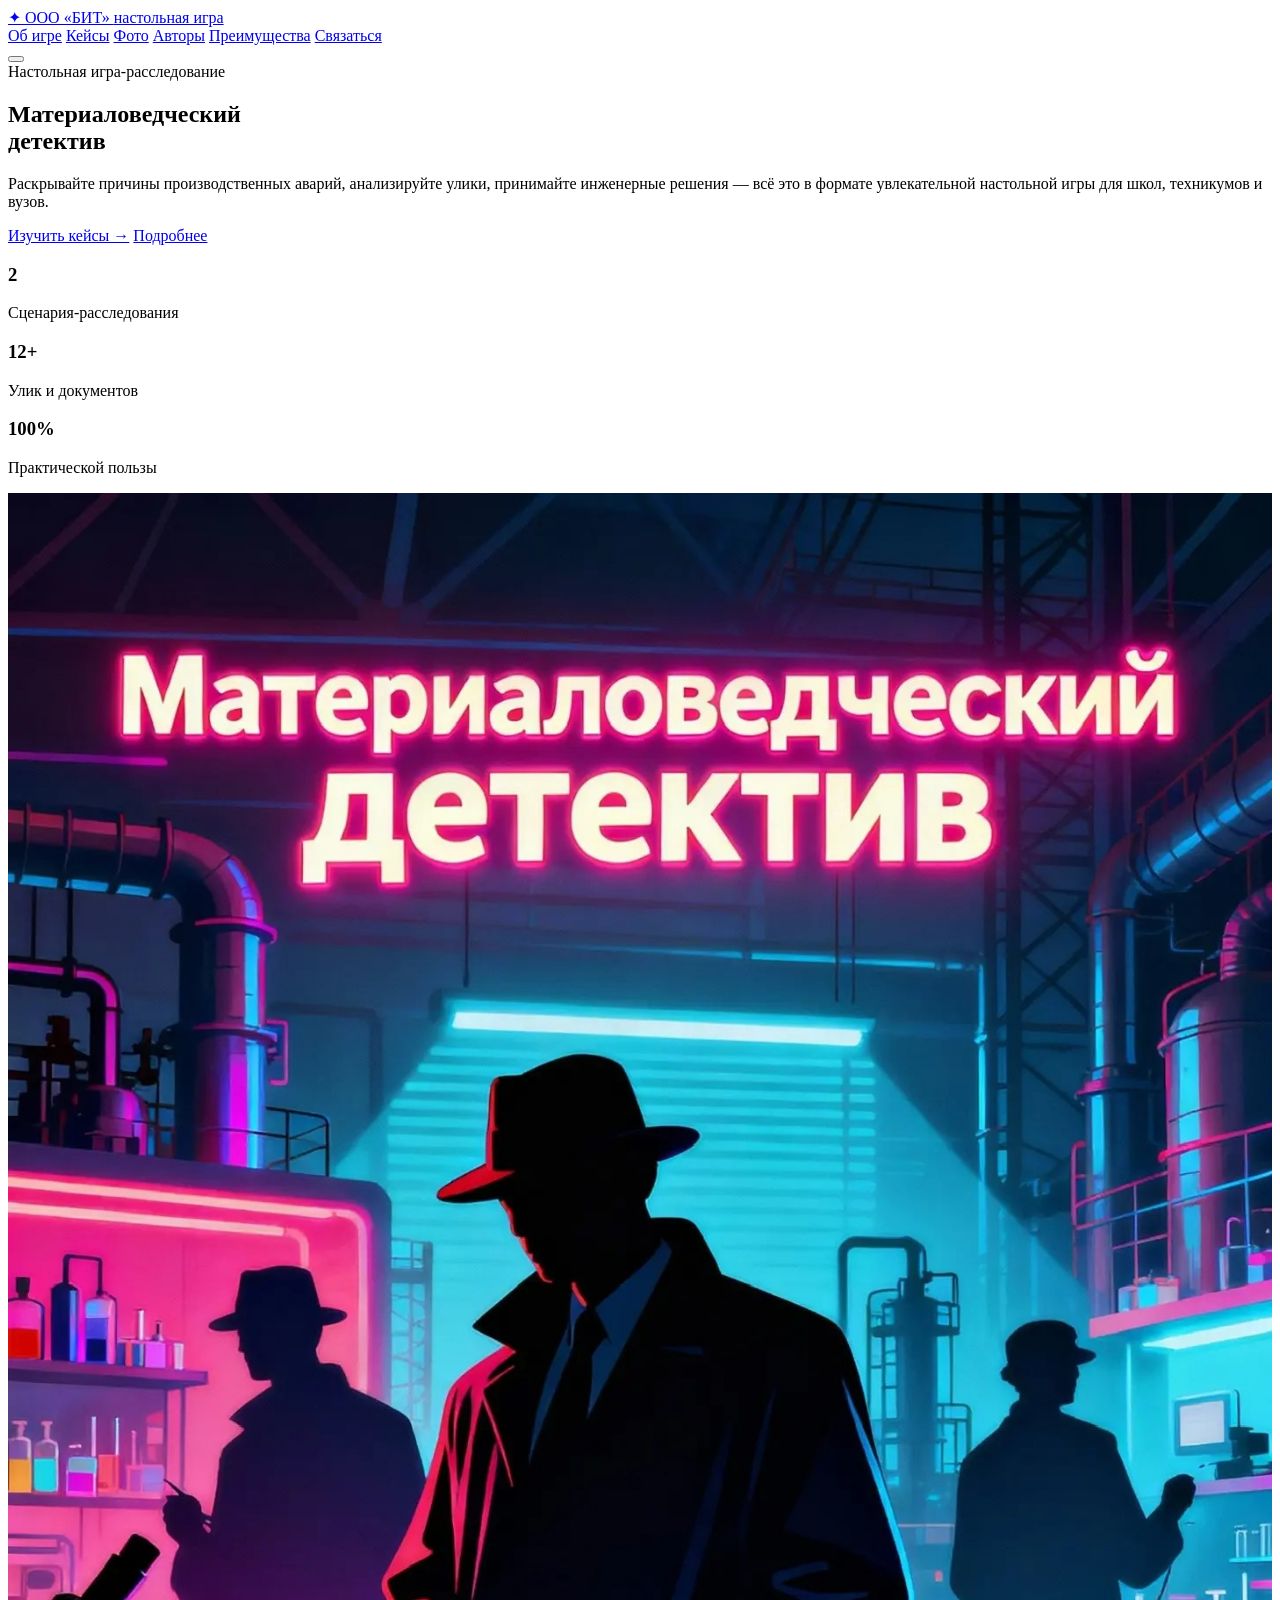
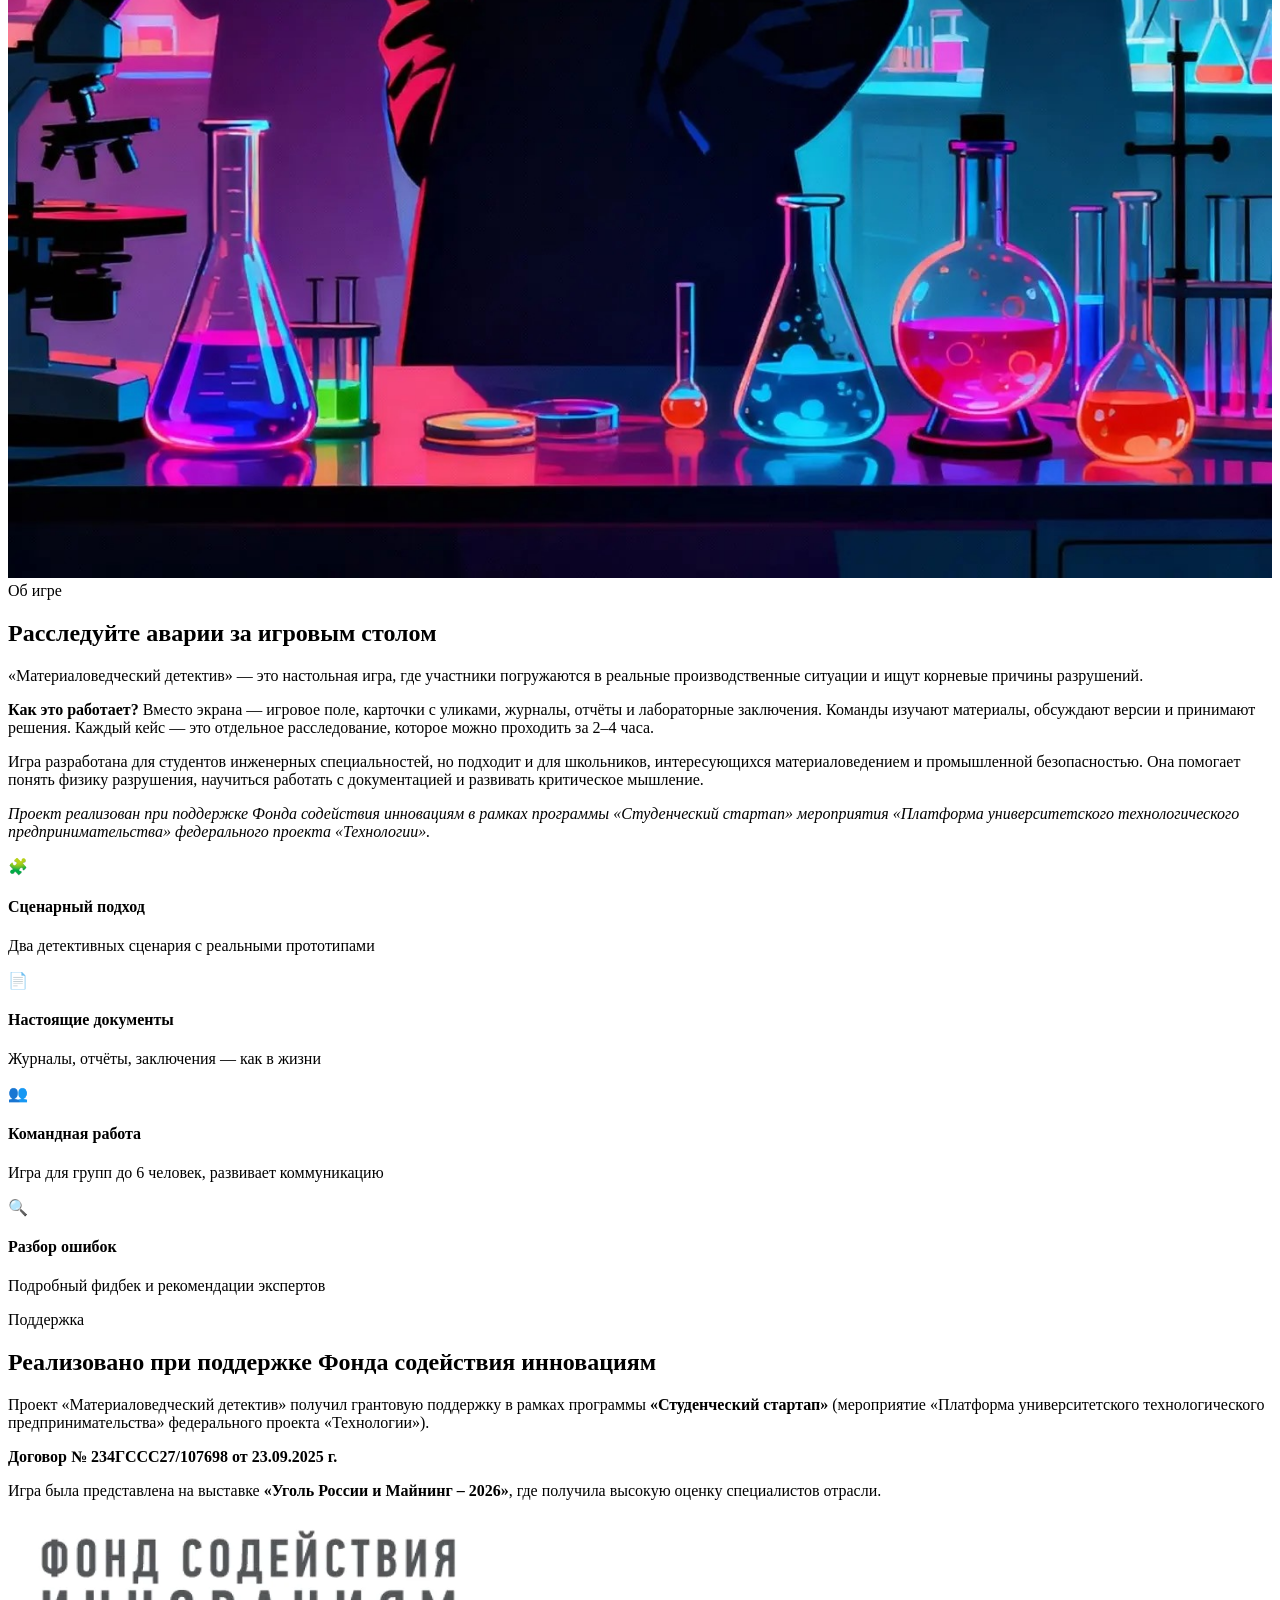
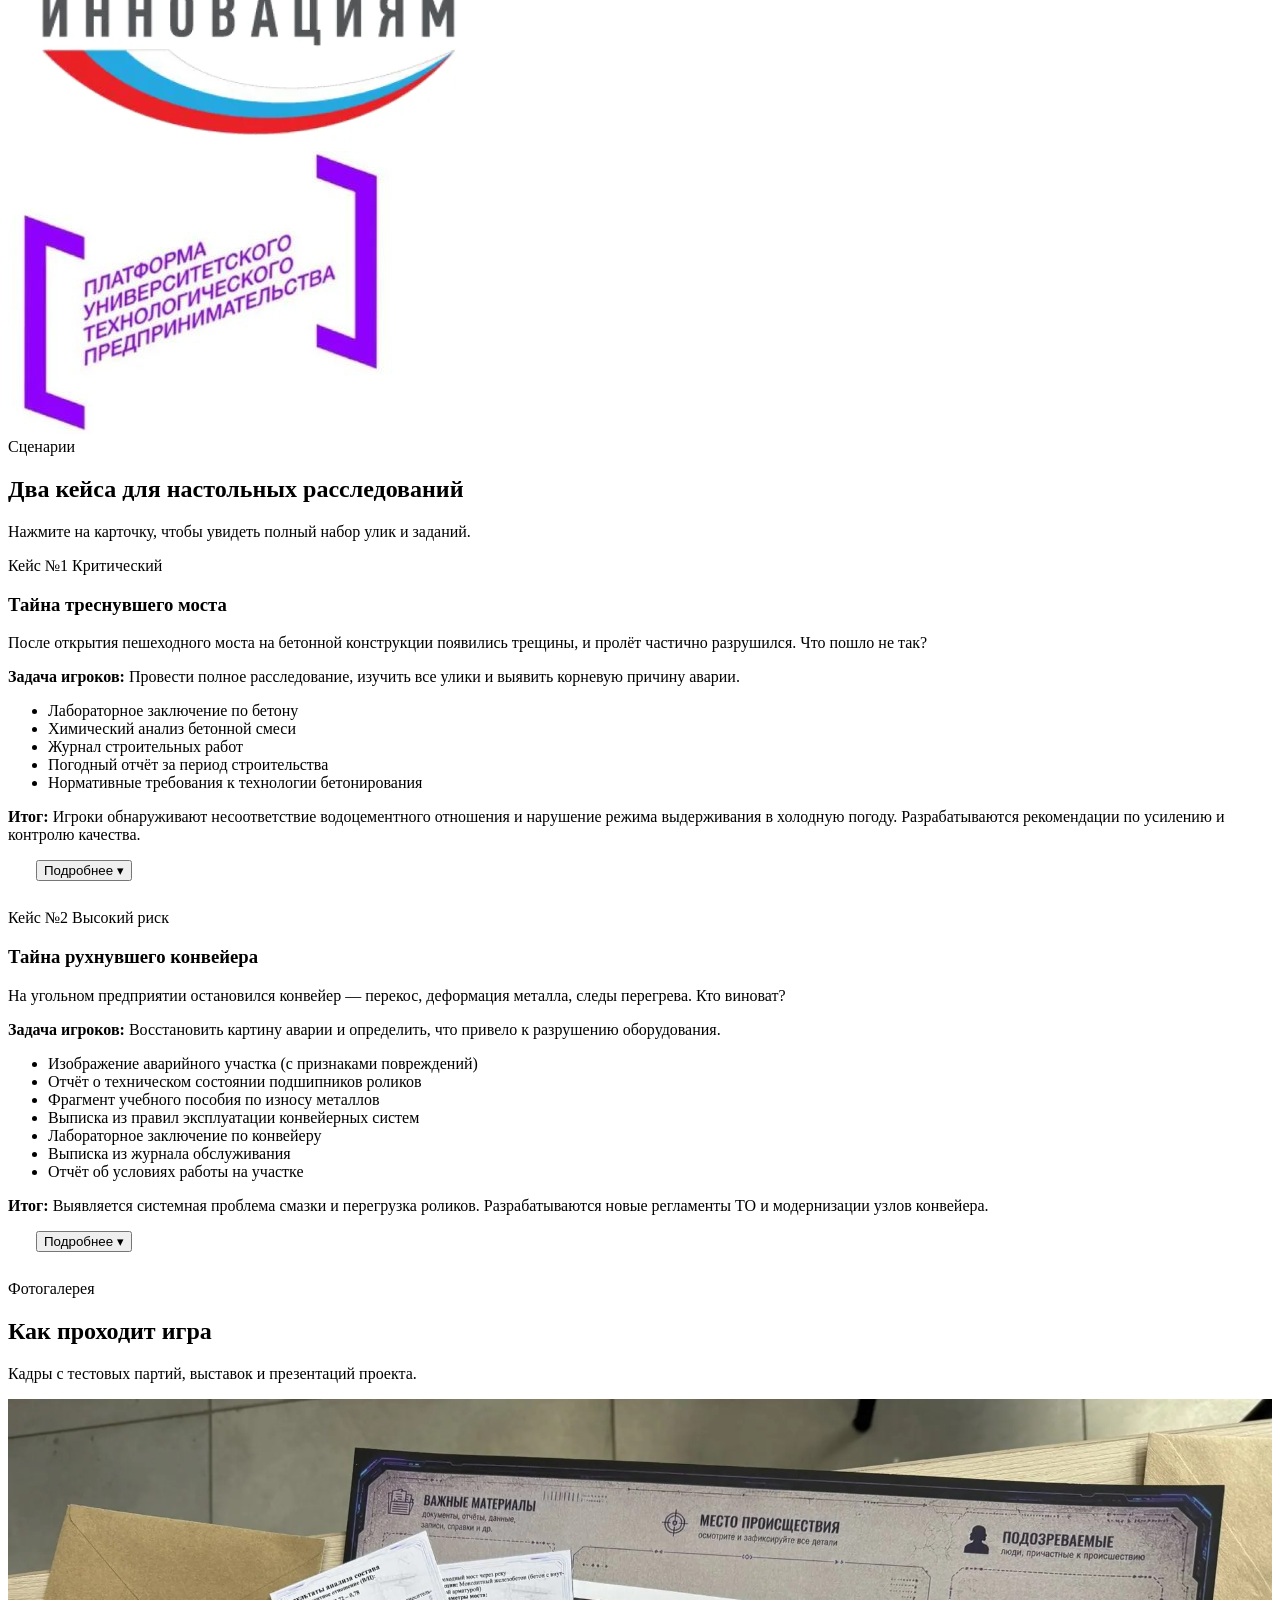
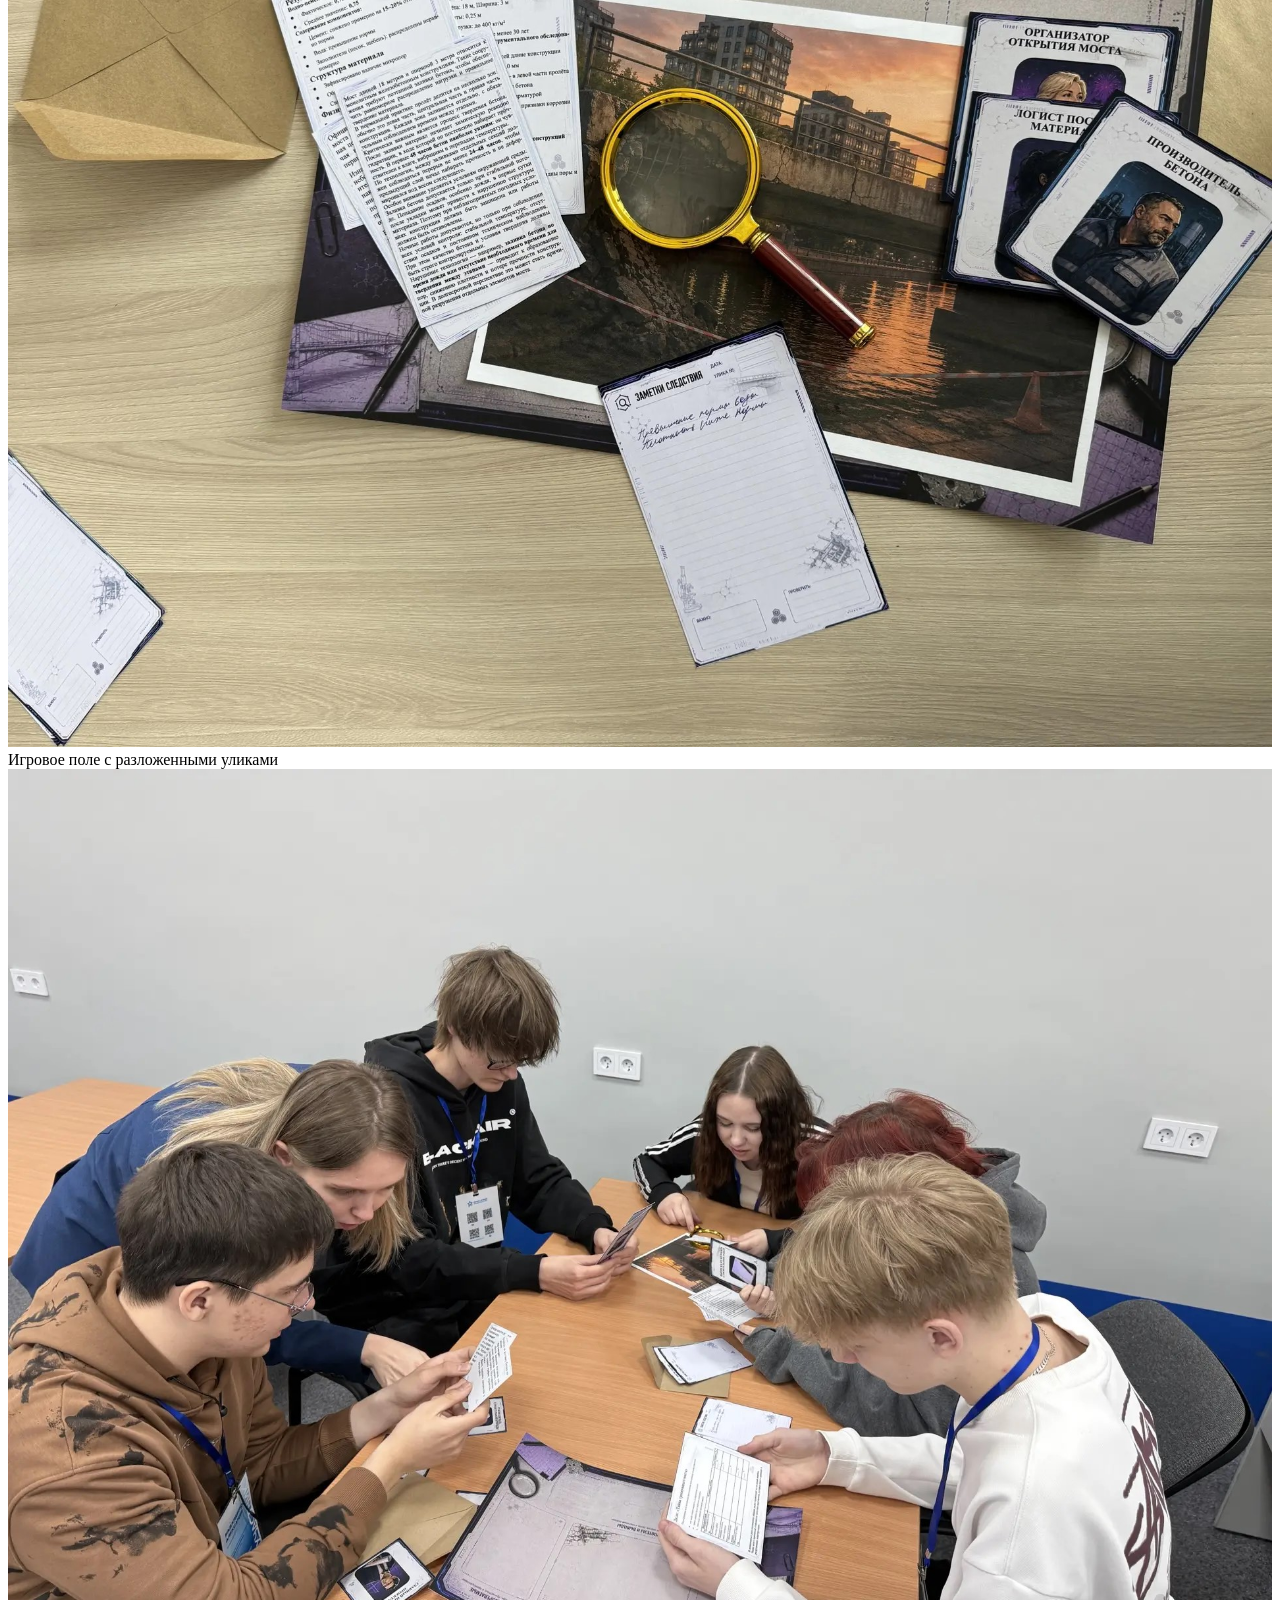
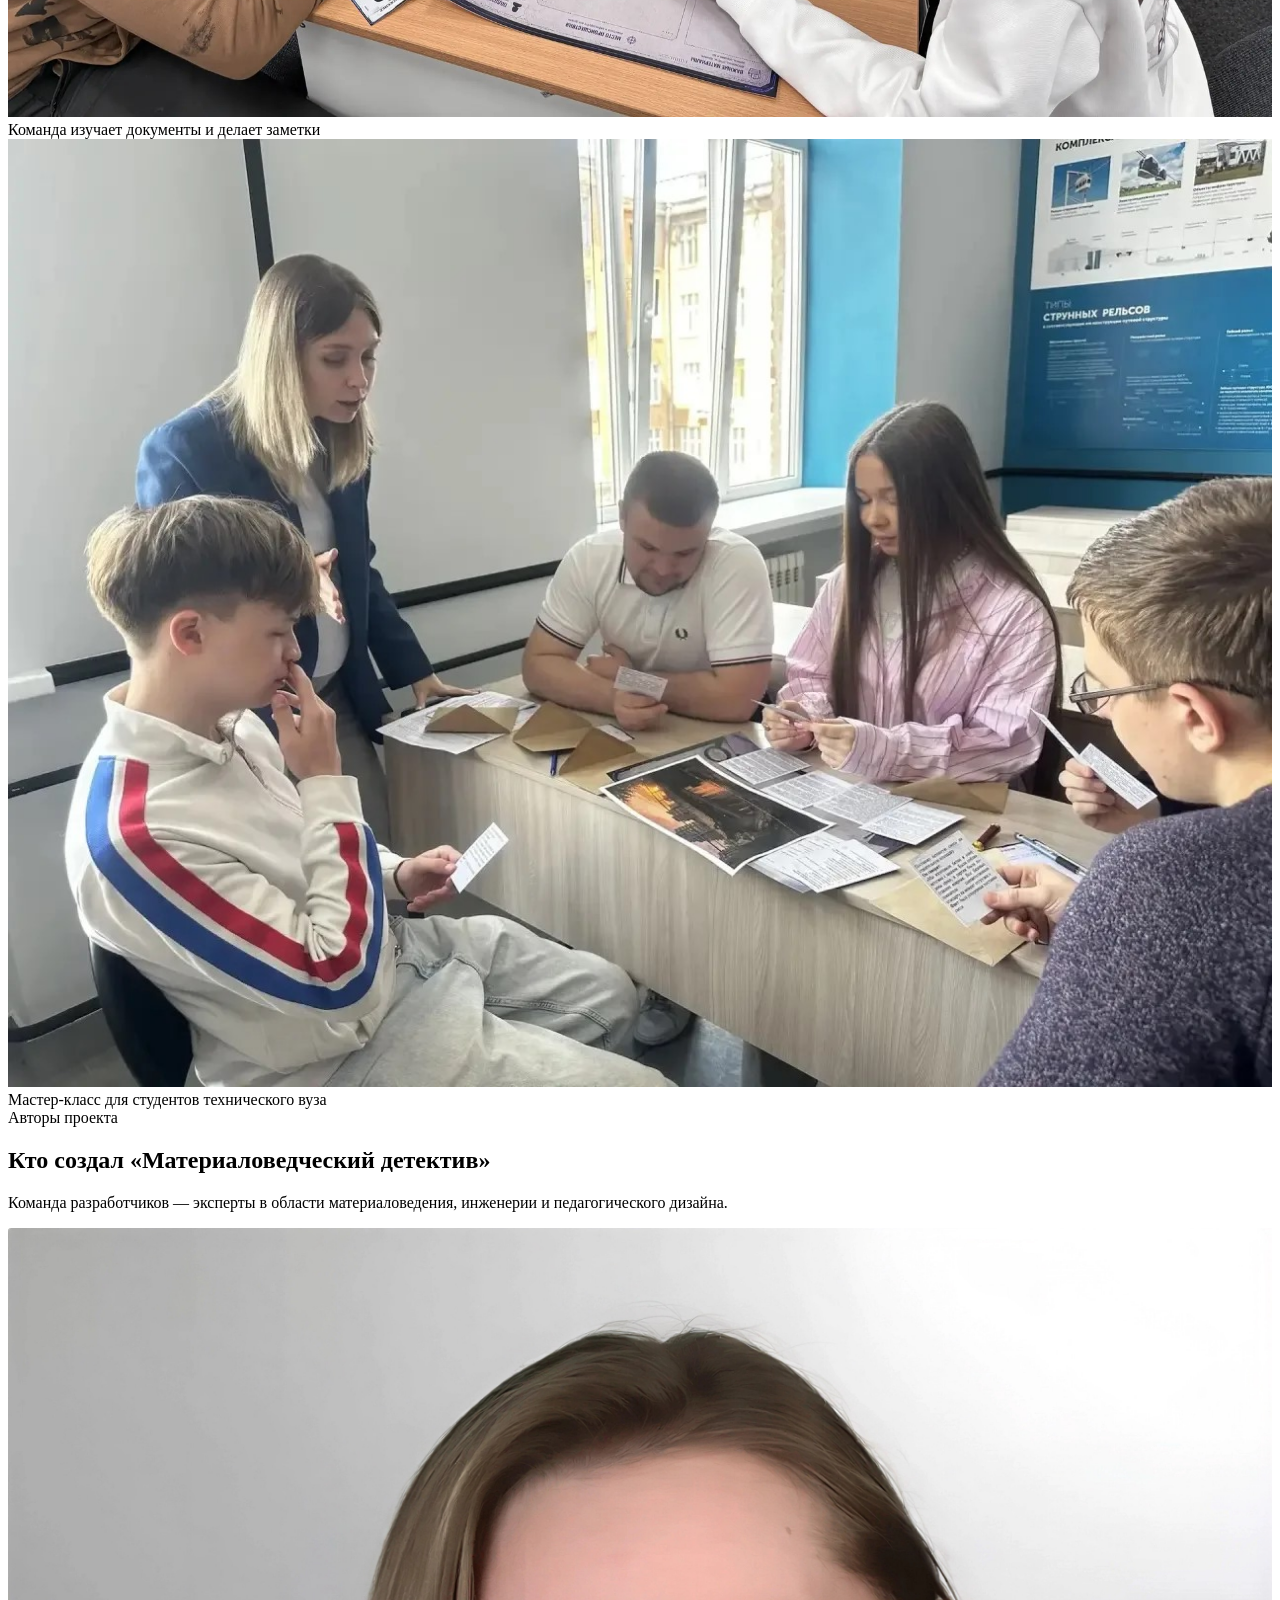
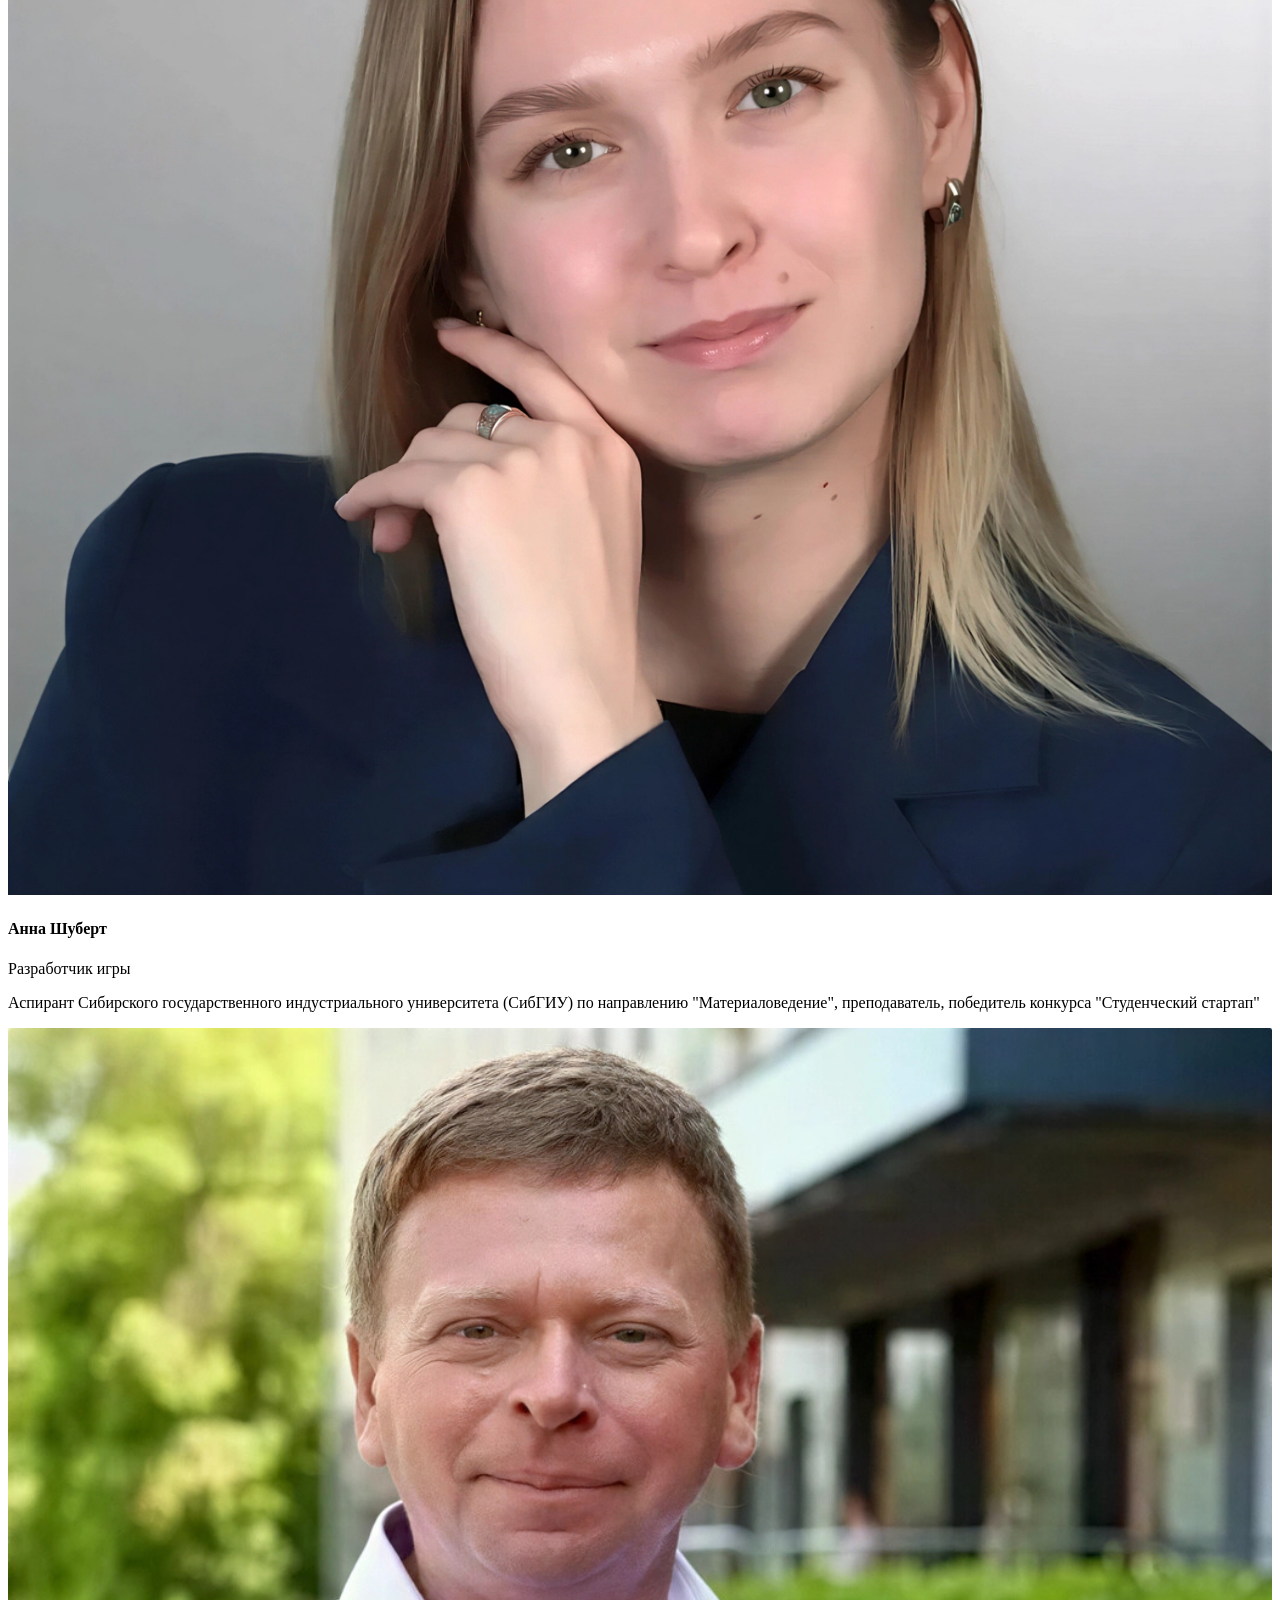
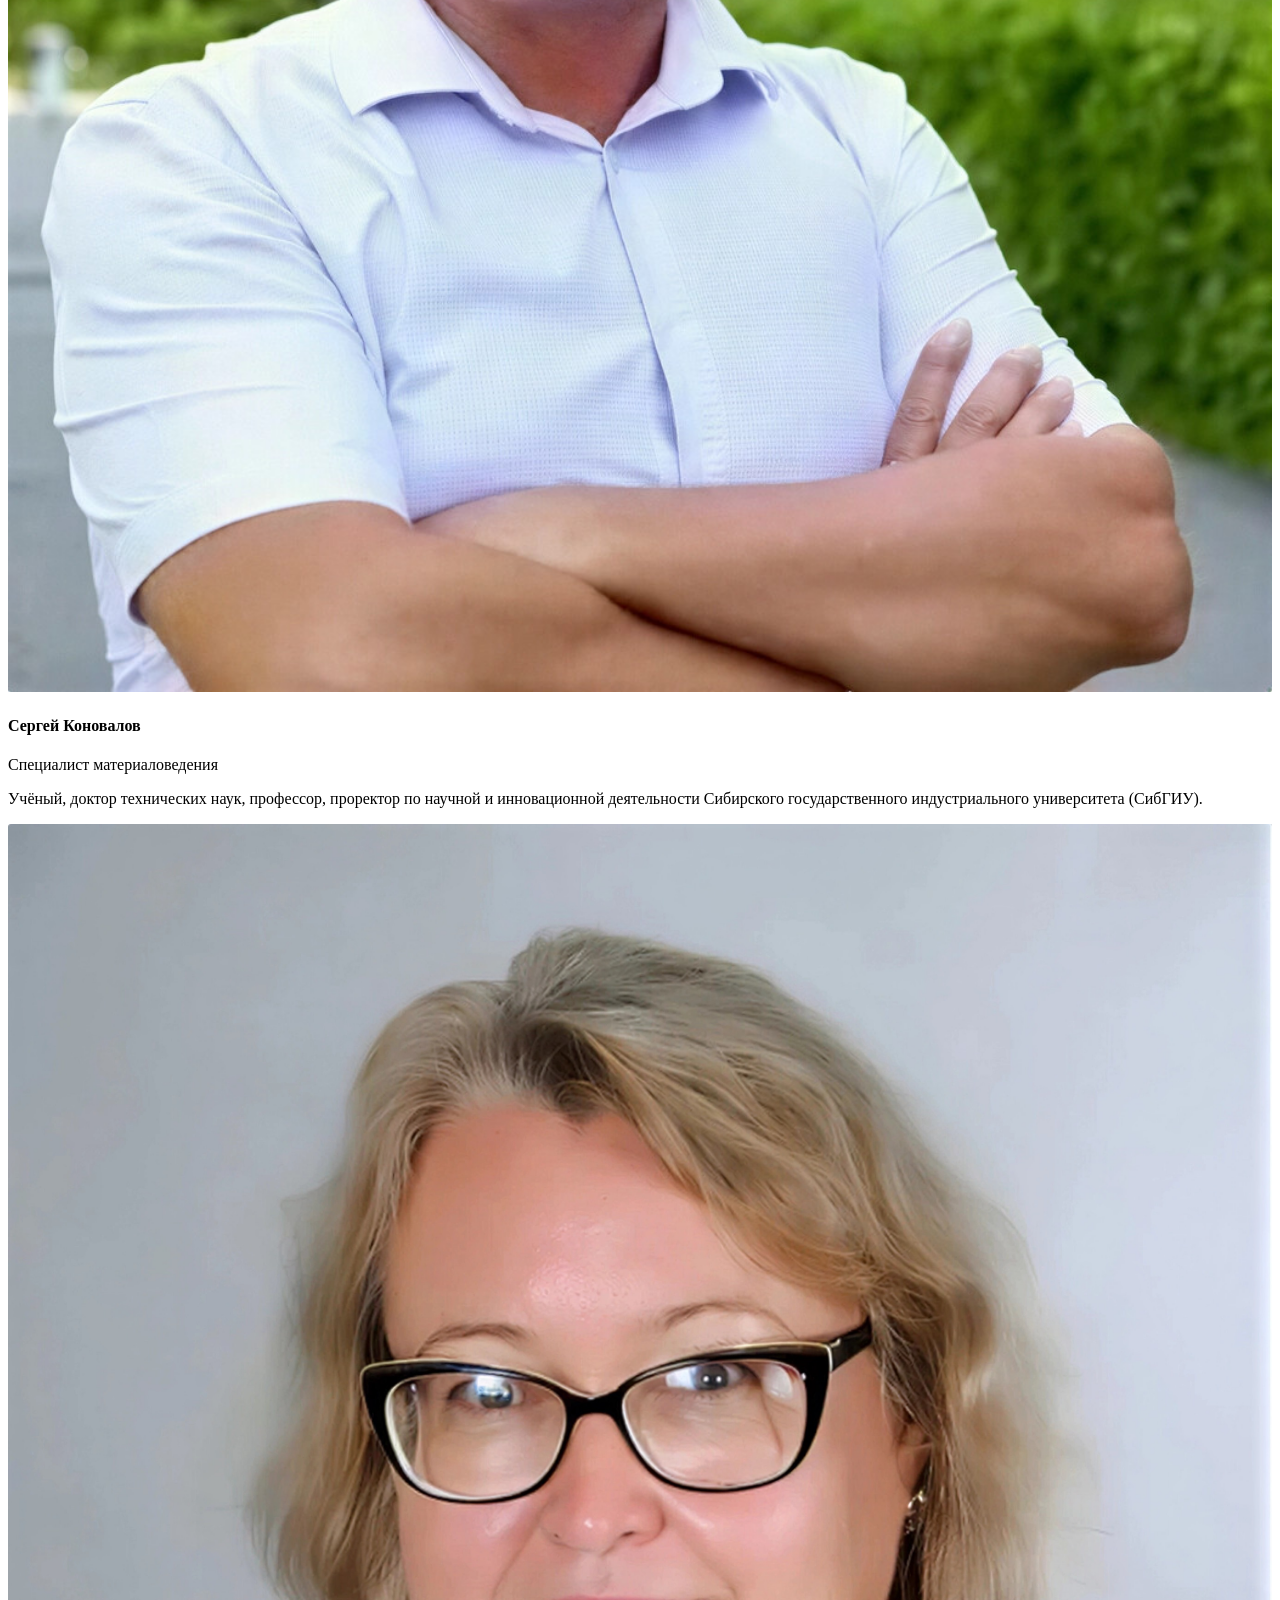
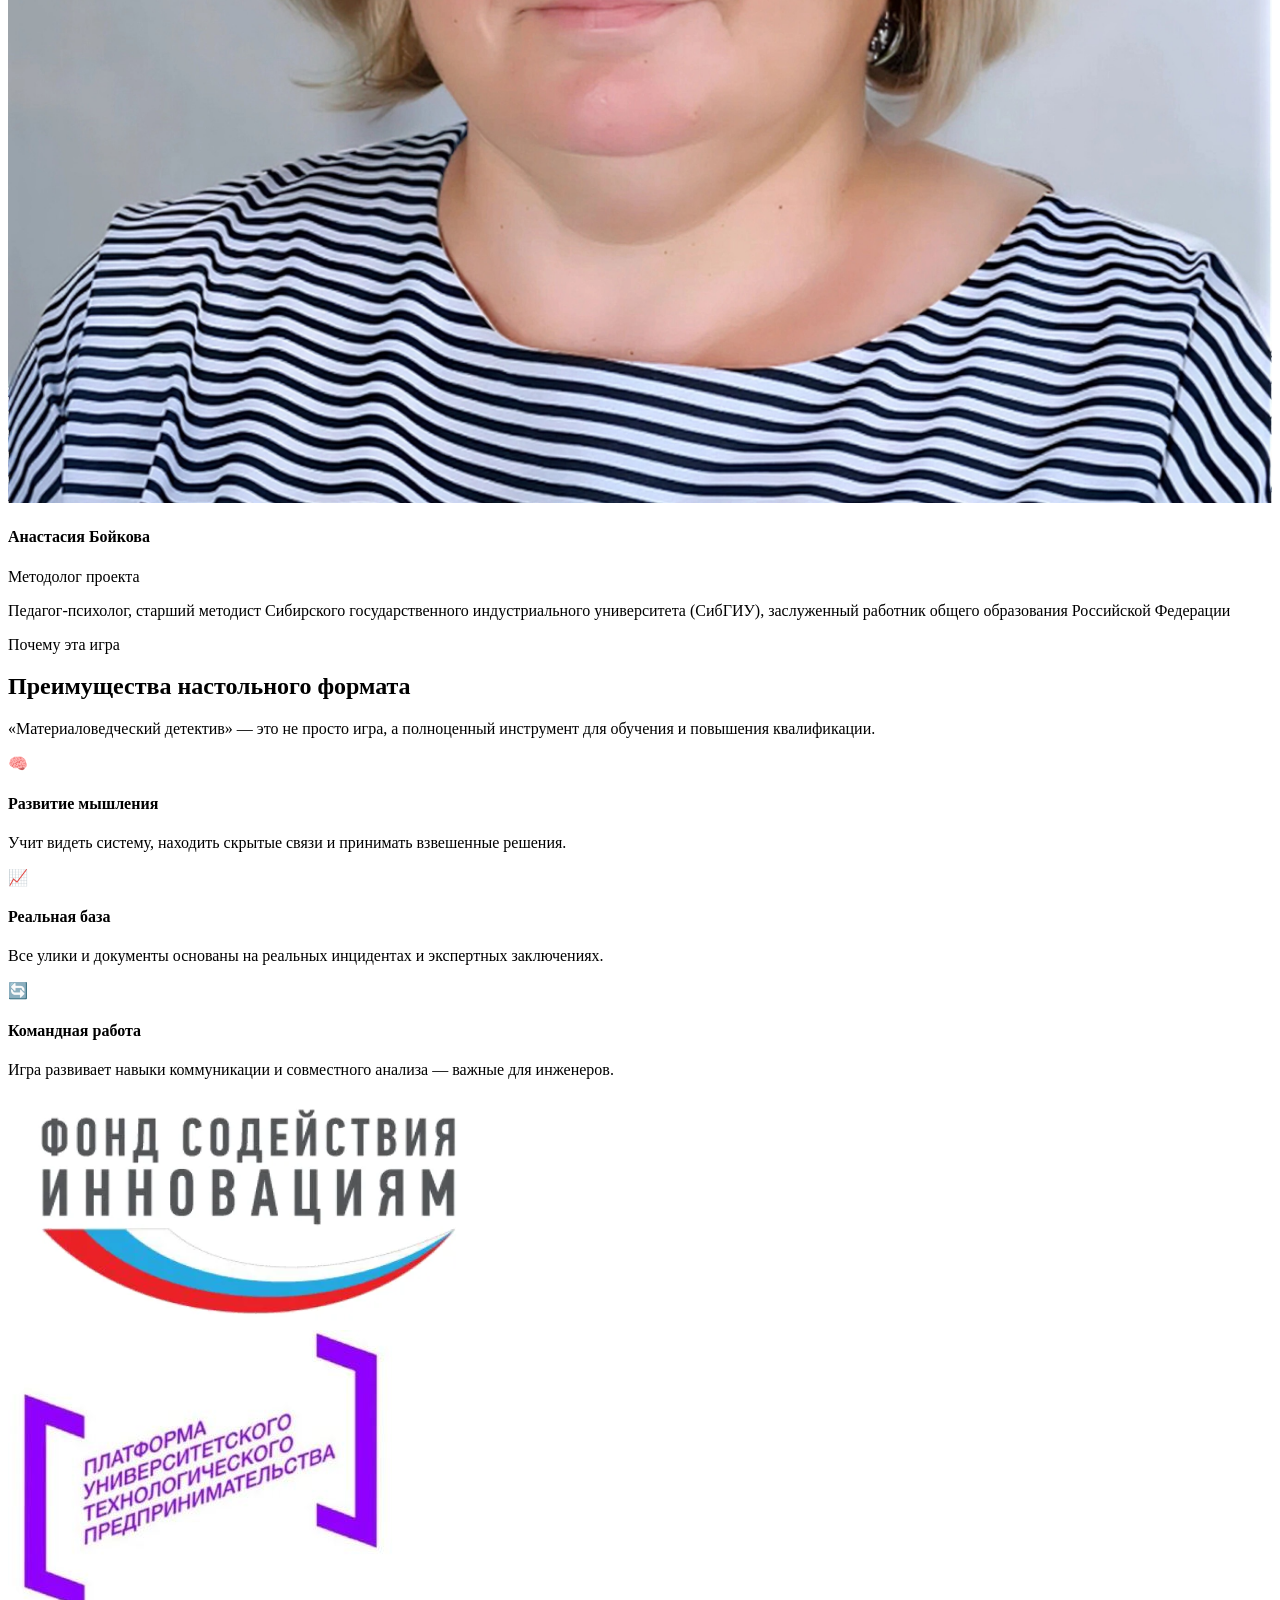
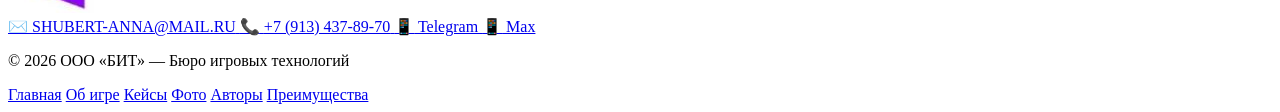
==== index.html @ f6a1e05a "static-web-site" ====
<!DOCTYPE html>
<html lang="ru">
<head>
    <meta charset="UTF-8" />
    <meta name="viewport" content="width=device-width, initial-scale=1.0" />
    <title>Материаловедческий детектив — настольная игра</title>
    <link rel="preconnect" href="https://fonts.googleapis.com" />
    <link rel="preconnect" href="https://fonts.gstatic.com" crossorigin />
    <link href="https://fonts.googleapis.com/css2?family=Inter:opsz,wght@14..32,400;14..32,500;14..32,600;14..32,700;14..32,800;14..32,900&display=swap" rel="stylesheet" />
    <link rel="stylesheet" href="/css/style.css" />
</head>
<body>

    <div class="orb orb--1"></div>
    <div class="orb orb--2"></div>


    <header class="header" id="header">
        <div class="container">
            <a href="#" class="logo">
                <span class="logo-icon">✦</span>
                ООО «БИТ»
                <span class="badge">настольная игра</span>
            </a>

            <nav class="nav" id="nav">
                <a href="#about">Об игре</a>
                <a href="#cases">Кейсы</a>
                <a href="#gallery">Фото</a> 
                <a href="#team">Авторы</a>
                <a href="#features">Преимущества</a>                            
                <a href="#contact" class="cta-nav">Связаться</a>
            </nav>

            <button class="hamburger" id="hamburger" aria-label="Меню">
                <span></span>
                <span></span>
                <span></span>
            </button>
        </div>
    </header>

    <section class="hero" id="hero">
        <div class="container">
            <div class="hero-content">
                <div class="section-label">Настольная игра-расследование</div>
                <h1>
                    <span class="highlight">Материаловедческий</span><br />
                    детектив
                </h1>
                <p>
                    Раскрывайте причины производственных аварий, анализируйте улики,
                    принимайте инженерные решения — всё это в формате увлекательной
                    настольной игры для школ, техникумов и вузов.
                </p>
                <div class="hero-buttons">
                    <a href="#cases" class="btn btn-primary">Изучить кейсы →</a>
                    <a href="#about" class="btn btn-outline">Подробнее</a>
                </div>
                <div class="hero-stats">
                    <div class="stat">
                        <h3>2</h3>
                        <p>Сценария-расследования</p>
                    </div>
                    <div class="stat">
                        <h3>12+</h3>
                        <p>Улик и документов</p>
                    </div>
                    <div class="stat">
                        <h3>100%</h3>
                        <p>Практической пользы</p>
                    </div>
                </div>
            </div>

            <div class="hero-visual">
                <div class="hero-cube">
                    <div class="cube-inner">
                        <div class="cube-grid"></div>
                        <div class="glow-ring"></div>
                        <div class="glow-ring"></div>
                        <div class="glow-ring"></div>
                        <span class="cube-icon">
                            <img src="/images/main_logo.jpg" alt="main logo" style="max-width:100%; max-height:100%;" />
                        </span>
                    </div>
                </div>
            </div>
        </div>
    </section>

    <section class="about" id="about">
        <div class="container">
            <div class="section-label">Об игре</div>
            <h2 class="section-title">
                Расследуйте аварии <span class="highlight">за игровым столом</span>
            </h2>
            <p class="section-desc">
                «Материаловедческий детектив» — это настольная игра, где участники
                погружаются в реальные производственные ситуации и ищут корневые
                причины разрушений.
            </p>

            <div class="about-grid">
                <div class="about-text">
                    <p>
                        <strong>Как это работает?</strong> Вместо экрана — игровое поле,
                        карточки с уликами, журналы, отчёты и лабораторные заключения.
                        Команды изучают материалы, обсуждают версии и принимают решения.
                        Каждый кейс — это отдельное расследование, которое можно
                        проходить за 2–4 часа.
                    </p>
                    <p>
                        Игра разработана для студентов инженерных специальностей,
                        но подходит и для школьников, интересующихся материаловедением
                        и промышленной безопасностью. Она помогает понять физику
                        разрушения, научиться работать с документацией и развивать
                        критическое мышление.
                    </p>
                    <p style="margin-top: 16px; font-style: italic; color: var(--accent-purple);">
                        Проект реализован при поддержке Фонда содействия инновациям
                        в рамках программы «Студенческий стартап» мероприятия
                        «Платформа университетского технологического предпринимательства»
                        федерального проекта «Технологии».
                    </p>
                </div>
                <div class="about-cards">
                    <div class="about-card">
                        <span class="icon">🧩</span>
                        <h4>Сценарный подход</h4>
                        <p>Два детективных сценария с реальными прототипами</p>
                    </div>
                    <div class="about-card">
                        <span class="icon">📄</span>
                        <h4>Настоящие документы</h4>
                        <p>Журналы, отчёты, заключения — как в жизни</p>
                    </div>
                    <div class="about-card">
                        <span class="icon">👥</span>
                        <h4>Командная работа</h4>
                        <p>Игра для групп до 6 человек, развивает коммуникацию</p>
                    </div>
                    <div class="about-card">
                        <span class="icon">🔍</span>
                        <h4>Разбор ошибок</h4>
                        <p>Подробный фидбек и рекомендации экспертов</p>
                    </div>
                </div>
            </div>
        </div>
    </section>

    <section class="support" id="support">
        <div class="container">
            <div class="section-label">Поддержка</div>
            <h2 class="section-title">
                Реализовано при поддержке <span class="highlight">Фонда содействия инновациям</span>
            </h2>
            <div class="support-wrapper">
                <div class="support-text">
                    <p>
                        Проект «Материаловедческий детектив» получил грантовую поддержку
                        в рамках программы <strong>«Студенческий стартап»</strong>
                        (мероприятие «Платформа университетского технологического предпринимательства»
                        федерального проекта «Технологии»).
                    </p>
                    <p>
                        <strong>Договор № 234ГССС27/107698 от 23.09.2025 г.</strong>
                    </p>
                    <p>
                        Игра была представлена на выставке <strong>«Уголь России и Майнинг – 2026»</strong>,
                        где получила высокую оценку специалистов отрасли.
                    </p>
                </div>
                <div class="support-logos">
                    <div class="logo-placeholder">
                        <img src="/images/fond.png" alt="Фонд содействия инновациям" style="max-width:100%; max-height:100%;" />
                    </div>
                    <div class="logo-placeholder">
                        <img src="/images/platform.JPG" alt="«Платформа" style="max-width:100%; max-height:100%;" />
                    </div>
                </div>
            </div>
        </div>
    </section>

    <section class="cases" id="cases">
        <div class="container">
            <div class="cases-header">
                <div>
                    <div class="section-label">Сценарии</div>
                    <h2 class="section-title">
                        Два кейса для <span class="highlight">настольных расследований</span>
                    </h2>
                    <p class="section-desc">
                        Нажмите на карточку, чтобы увидеть полный набор улик и заданий.
                    </p>
                </div>
            </div>

            <div class="cases-grid">

                <!-- Кейс 1: Мост -->
                <div class="case-card" data-case="1">
                    <div class="case-header">
                        <span class="case-number">Кейс №1</span>
                        <span class="case-badge case-badge--danger">Критический</span>
                    </div>
                    <h3>Тайна треснувшего моста</h3>
                    <p class="case-excerpt">
                        После открытия пешеходного моста на бетонной конструкции
                        появились трещины, и пролёт частично разрушился. Что пошло не так?
                    </p>
                    <div class="case-details" id="case1-details">
                        <p>
                            <strong>Задача игроков:</strong> Провести полное расследование,
                            изучить все улики и выявить корневую причину аварии.
                        </p>
                        <ul>
                            <li>Лабораторное заключение по бетону</li>
                            <li>Химический анализ бетонной смеси</li>
                            <li>Журнал строительных работ</li>
                            <li>Погодный отчёт за период строительства</li>
                            <li>Нормативные требования к технологии бетонирования</li>
                        </ul>
                        <p>
                            <strong>Итог:</strong> Игроки обнаруживают несоответствие
                            водоцементного отношения и нарушение режима выдерживания
                            в холодную погоду. Разрабатываются рекомендации по усилению
                            и контролю качества.
                        </p>
                    </div>
                    <div style="padding: 0 28px 28px;">
                        <button class="case-toggle" data-target="case1-details">
                            <span>Подробнее</span>
                            <span class="arrow">▾</span>
                        </button>
                    </div>
                </div>

                <!-- Кейс 2: Конвейер -->
                <div class="case-card" data-case="2">
                    <div class="case-header">
                        <span class="case-number">Кейс №2</span>
                        <span class="case-badge case-badge--warning">Высокий риск</span>
                    </div>
                    <h3>Тайна рухнувшего конвейера</h3>
                    <p class="case-excerpt">
                        На угольном предприятии остановился конвейер — перекос,
                        деформация металла, следы перегрева. Кто виноват?
                    </p>
                    <div class="case-details" id="case2-details">
                        <p>
                            <strong>Задача игроков:</strong> Восстановить картину аварии
                            и определить, что привело к разрушению оборудования.
                        </p>
                        <ul>
                            <li>Изображение аварийного участка (с признаками повреждений)</li>
                            <li>Отчёт о техническом состоянии подшипников роликов</li>
                            <li>Фрагмент учебного пособия по износу металлов</li>
                            <li>Выписка из правил эксплуатации конвейерных систем</li>
                            <li>Лабораторное заключение по конвейеру</li>
                            <li>Выписка из журнала обслуживания</li>
                            <li>Отчёт об условиях работы на участке</li>
                        </ul>
                        <p>
                            <strong>Итог:</strong> Выявляется системная проблема смазки
                            и перегрузка роликов. Разрабатываются новые регламенты
                            ТО и модернизации узлов конвейера.
                        </p>
                    </div>
                    <div style="padding: 0 28px 28px;">
                        <button class="case-toggle" data-target="case2-details">
                            <span>Подробнее</span>
                            <span class="arrow">▾</span>
                        </button>
                    </div>
                </div>

            </div>
        </div>
    </section>


    <section class="gallery" id="gallery">
        <div class="container">
            <div class="section-label">Фотогалерея</div>
            <h2 class="section-title">
                Как проходит <span class="highlight">игра</span>
            </h2>
            <p class="section-desc">
                Кадры с тестовых партий, выставок и презентаций проекта.
            </p>

            <div class="gallery-grid">
                <div class="gallery-item">
                    <div class="gallery-img"><img src="/images/game_field.jpg" alt="Игровое поле" style="width:100%;height:100%;object-fit:cover;" /></div>
                    <div class="gallery-caption">Игровое поле с разложенными уликами</div>
                </div>
                <div class="gallery-item">
                    <div class="gallery-img"><img src="/images/team.jpg" alt="Команда изучает документы" style="width:100%;height:100%;object-fit:cover;" /></div>
                    <div class="gallery-caption">Команда изучает документы и делает заметки</div>
                </div>
                <div class="gallery-item">
                    <div class="gallery-img"><img src="/images/master_class.jpg" alt="Мастер-класс" style="width:100%;height:100%;object-fit:cover;" /></div>
                    <div class="gallery-caption">Мастер-класс для студентов технического вуза</div>
                </div>
            </div>
        </div>
    </section>


    <section class="team" id="team">
        <div class="container">
            <div class="section-label">Авторы проекта</div>
            <h2 class="section-title">
                Кто создал <span class="highlight">«Материаловедческий детектив»</span>
            </h2>
            <p class="section-desc">
                Команда разработчиков — эксперты в области материаловедения,
                инженерии и педагогического дизайна.
            </p>

            <div class="team-grid">
                <div class="team-card">
                    <div class="gallery-img"><img src="/images/ann.jpg" alt="Разработчик игры" style="width:100%;height:100%;object-fit:cover;" /></div>
                    <h4>Анна Шуберт</h4>
                    <div class="role">Разработчик игры</div>
                    <p>Аспирант Сибирского государственного индустриального университета (СибГИУ) по направлению "Материаловедение", преподаватель, победитель конкурса "Студенческий стартап"</p>
                </div>
                <div class="team-card">
                    <div class="gallery-img"><img src="/images/serega.jpg" alt="Специалист материаловедения" style="width:100%;height:100%;object-fit:cover;" /></div>
                    <h4>Сергей Коновалов</h4>
                    <div class="role">Специалист материаловедения</div>
                    <p>Учёный, доктор технических наук, профессор, проректор по научной и инновационной деятельности Сибирского государственного индустриального университета (СибГИУ).</p>
                </div>
                <div class="team-card">
                    <div class="gallery-img"><img src="/images/b.jpg" alt="Методолог проекта" style="width:100%;height:100%;object-fit:cover;" /></div>
                    <h4>Анастасия Бойкова</h4>
                    <div class="role">Методолог проекта</div>
                    <p>Педагог-психолог, старший методист Сибирского государственного индустриального университета (СибГИУ), заслуженный работник общего образования Российской Федерации</p>
                </div>
            </div>
        </div>
    </section>


    <section class="features" id="features">
        <div class="container">
            <div class="section-label">Почему эта игра</div>
            <h2 class="section-title">
                Преимущества <span class="highlight">настольного формата</span>
            </h2>
            <p class="section-desc">
                «Материаловедческий детектив» — это не просто игра, а полноценный
                инструмент для обучения и повышения квалификации.
            </p>

            <div class="features-grid">
                <div class="feature-item">
                    <span class="icon">🧠</span>
                    <h4>Развитие мышления</h4>
                    <p>Учит видеть систему, находить скрытые связи и принимать взвешенные решения.</p>
                </div>
                <div class="feature-item">
                    <span class="icon">📈</span>
                    <h4>Реальная база</h4>
                    <p>Все улики и документы основаны на реальных инцидентах и экспертных заключениях.</p>
                </div>
                <div class="feature-item">
                    <span class="icon">🔄</span>
                    <h4>Командная работа</h4>
                    <p>Игра развивает навыки коммуникации и совместного анализа — важные для инженеров.</p>
                </div>
            </div>
        </div>
    </section>

    <!-- ===== FOOTER ===== -->
    <footer class="footer" id="contact">
        <div class="container">
            <div class="footer-top">
                <div class="footer-logos">
                    <div class="logo-placeholder">
                        <img src="/images/fond.png" alt="Фонд содействия инновациям" style="max-width:100%; max-height:100%;" />
                    </div>
                    <div class="logo-placeholder">
                        <img src="/images/platform.JPG" alt="«Платформа" style="max-width:100%; max-height:100%;" />
                    </div>
                </div>
                <div class="footer-contacts">
                    <a href="mailto:SHUBERT-ANNA@MAIL.RU" data-contact="email">
                        <span class="contact-icon">✉️</span> <span data-contact="email">SHUBERT-ANNA@MAIL.RU</span>
                    </a>
                    <a href="tel:+79001234567" data-contact="phone">
                        <span class="contact-icon">📞</span> <span data-contact="phone">+7 (913) 437-89-70</span>
                    </a>
                    <a href="#" data-contact="telegram">
                        <span class="contact-icon">📱</span> Telegram
                    </a>
                    <a href="#" data-contact="max">
                        <span class="contact-icon">📱</span> Max
                    </a>
                </div>
            </div>
            <div class="footer-bottom">
                <p>© 2026 ООО «БИТ» — Бюро игровых технологий</p>
                <div class="footer-links">
                    <a href="#hero">Главная</a>
                    <a href="#about">Об игре</a>
                    <a href="#cases">Кейсы</a>
                    <a href="#gallery">Фото</a>
                    <a href="#team">Авторы</a>                  
                    <a href="#features">Преимущества</a>
                </div>
            </div>
        </div>
    </footer>

    <script src="/js/script.js"></script>
</body>
</html>
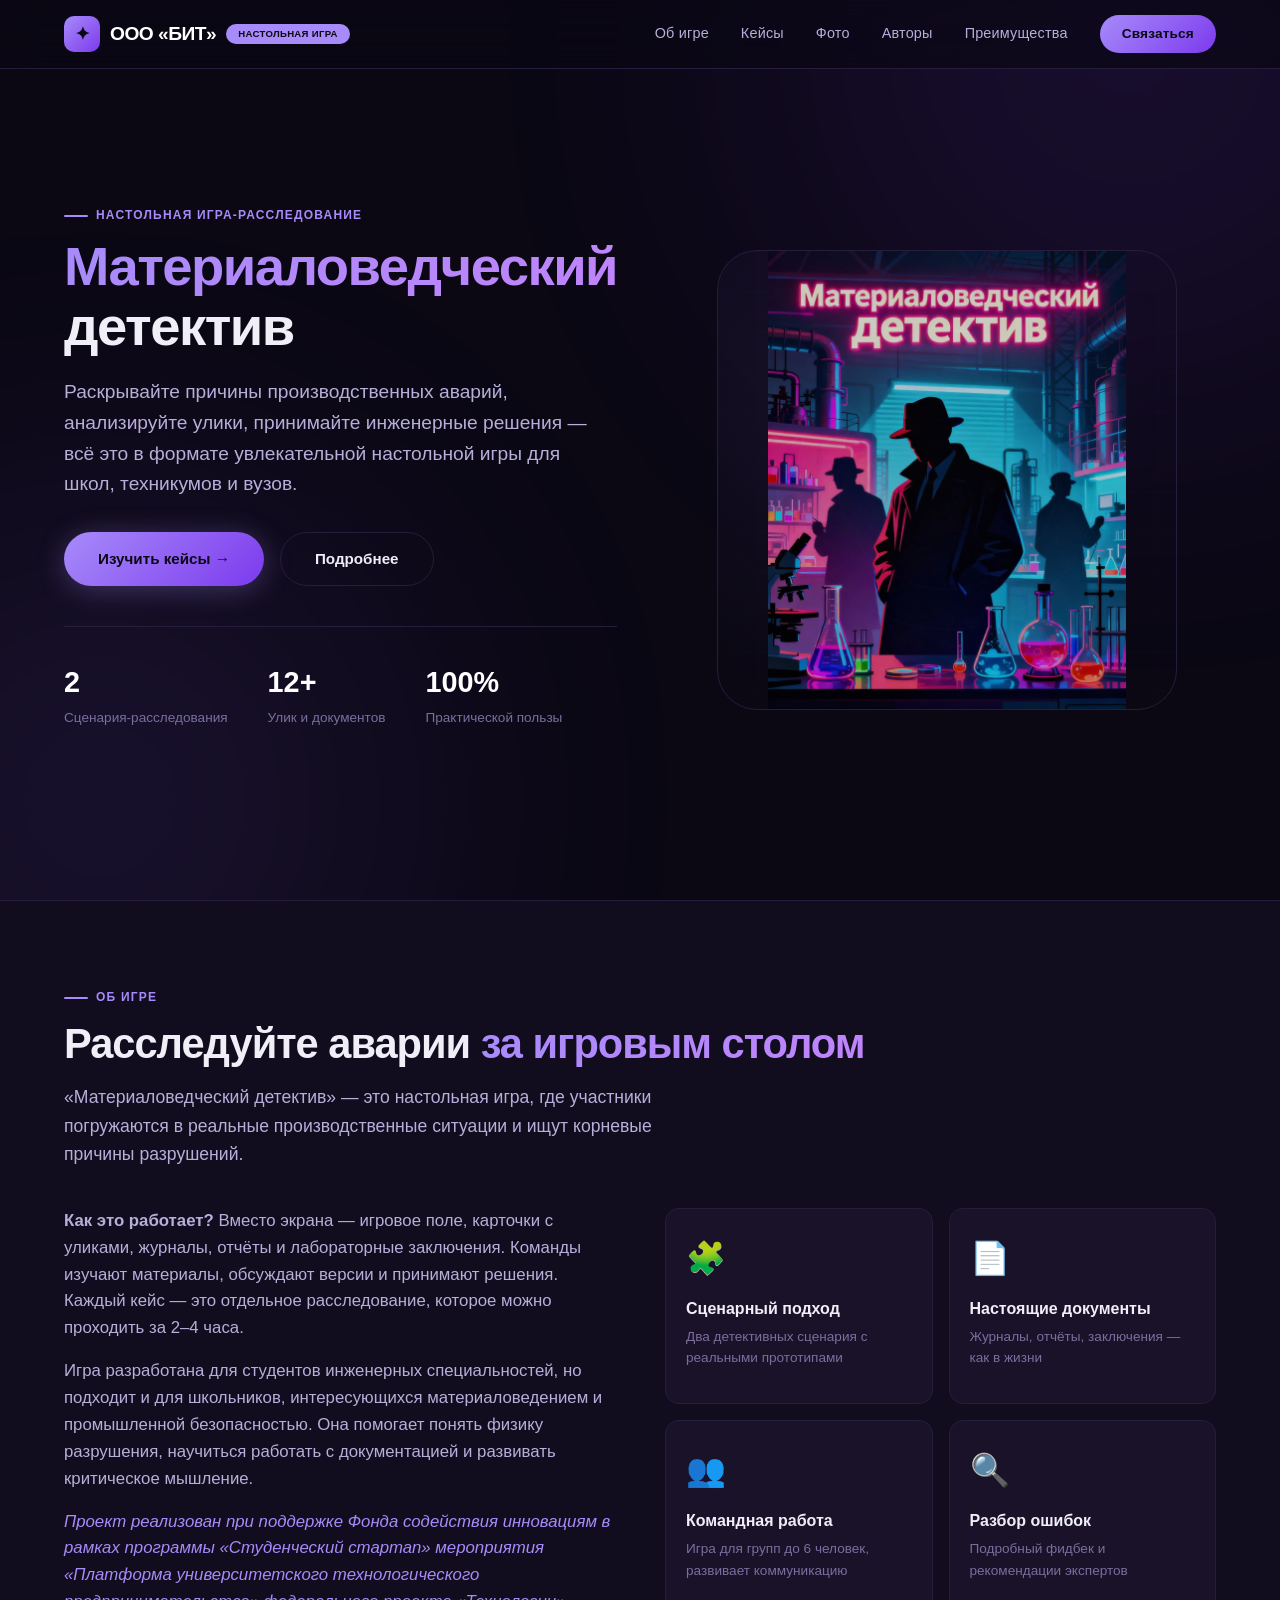
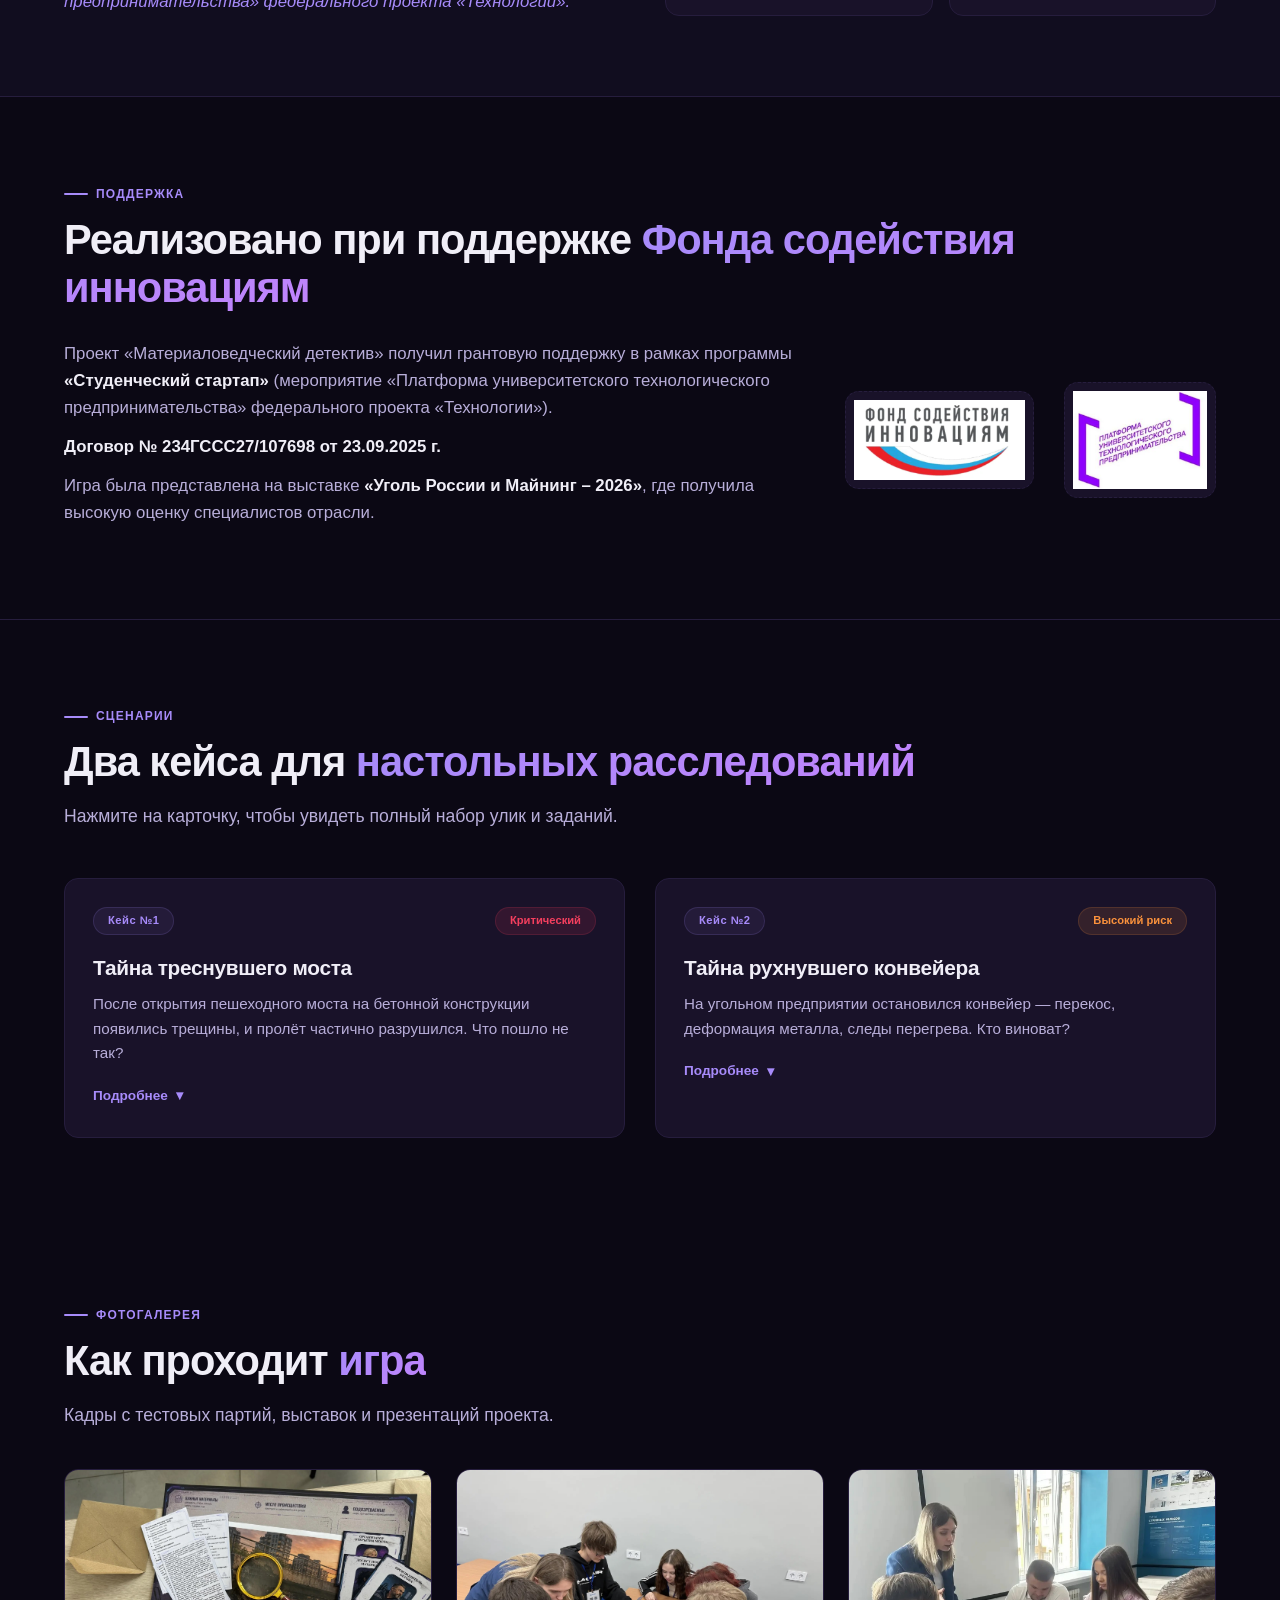
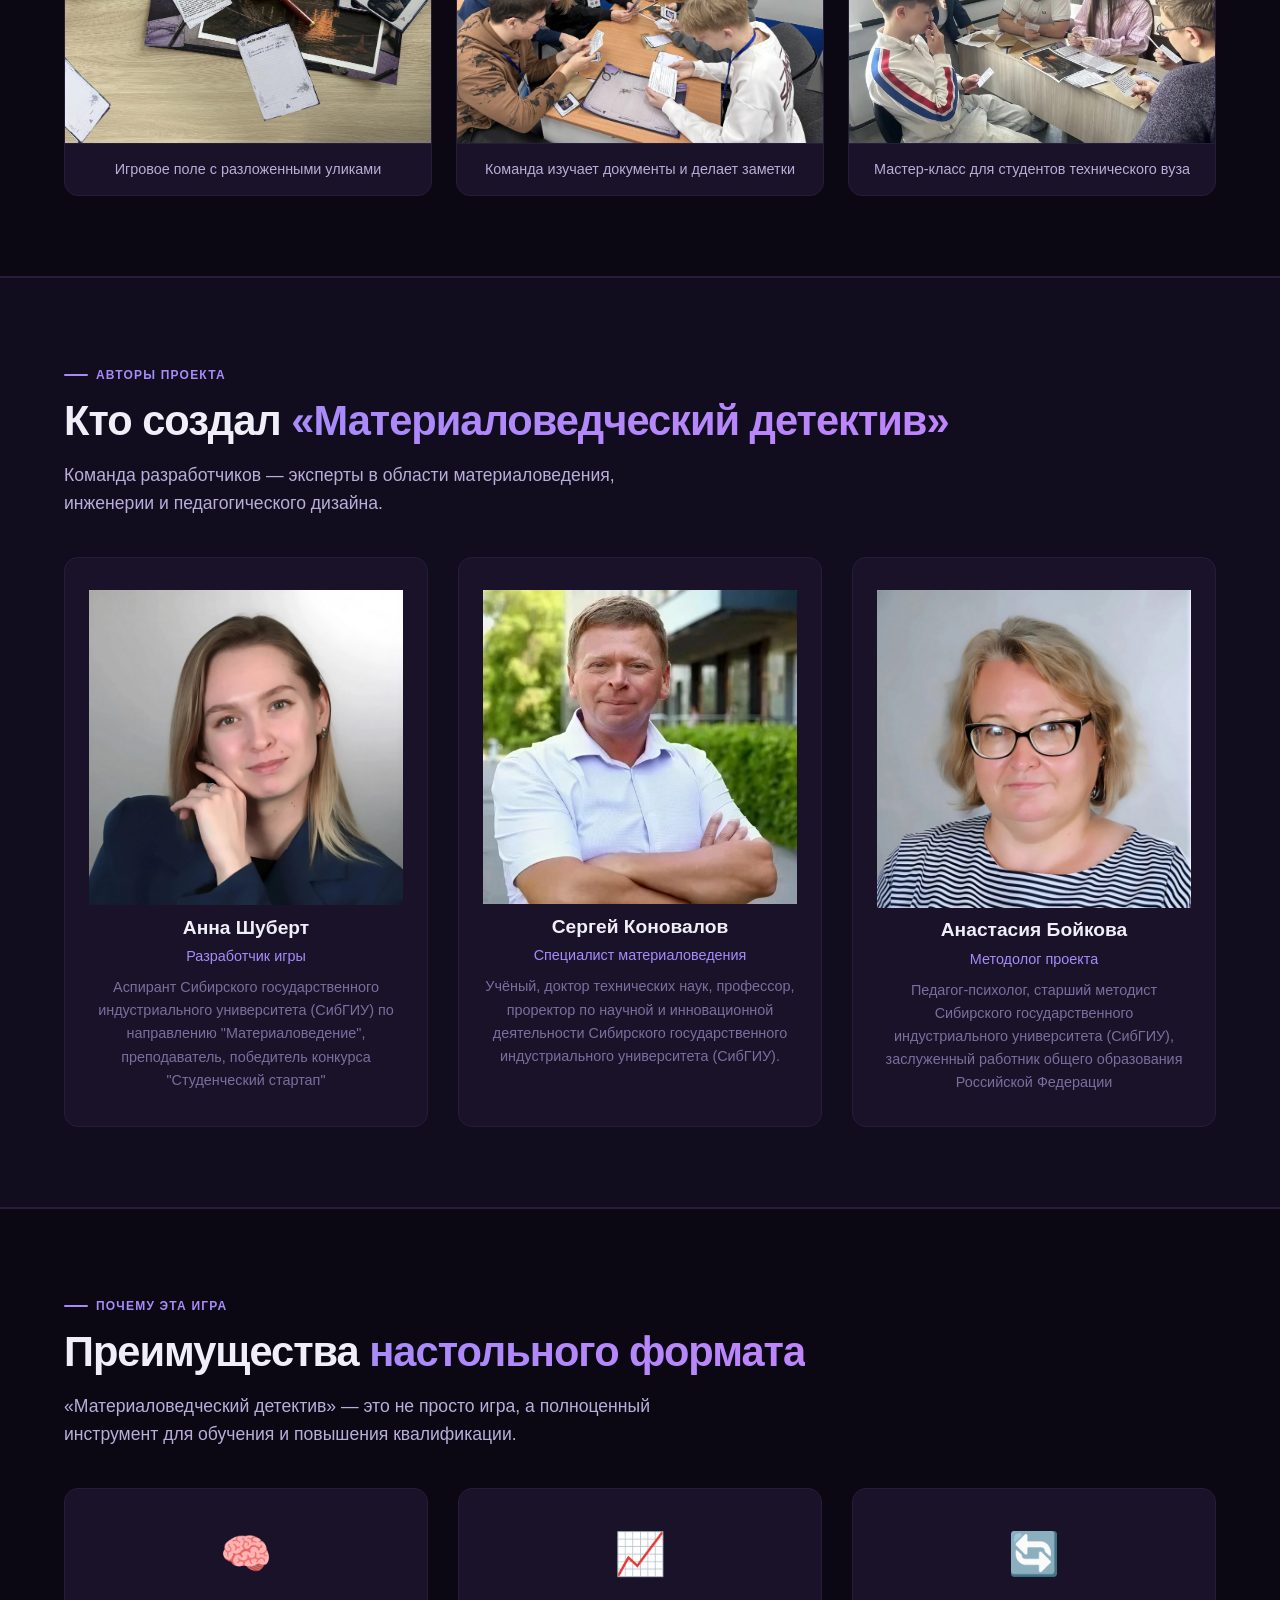
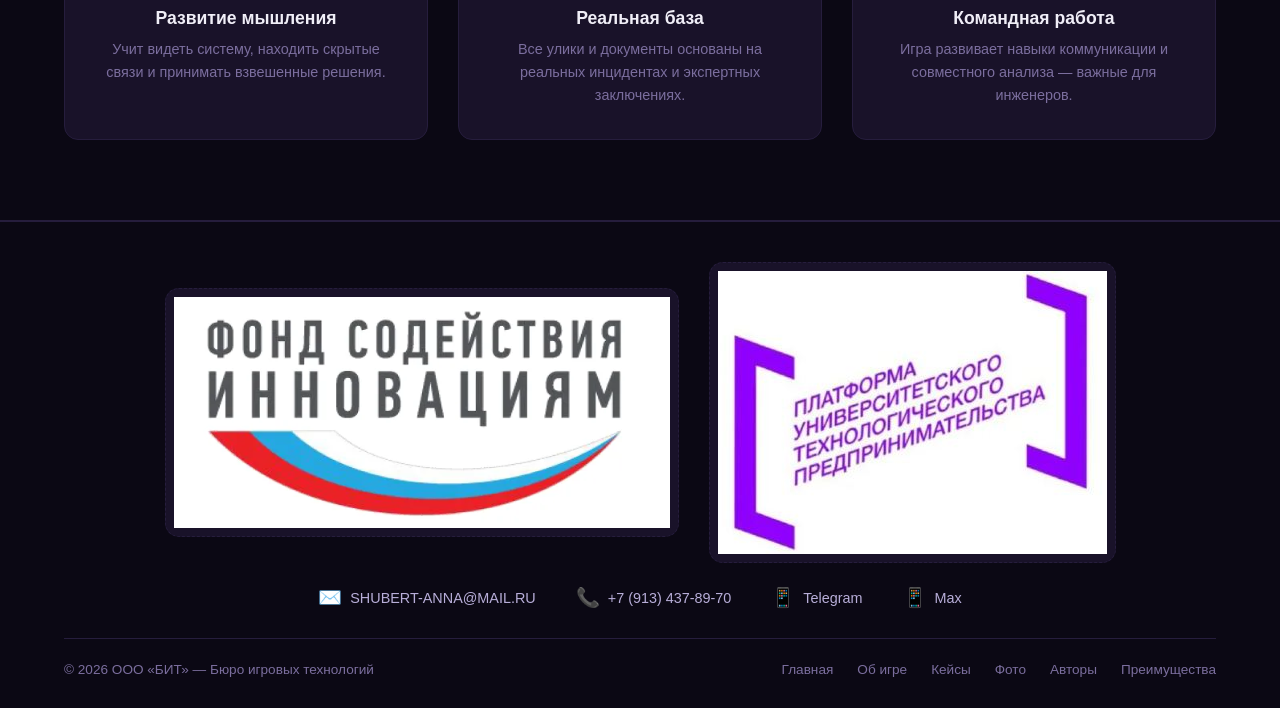
==== commit 59b6728a: "static-web-site-2" ====
--- a/index.html
+++ b/index.html
@@ -7,7 +7,7 @@
     <link rel="preconnect" href="https://fonts.googleapis.com" />
     <link rel="preconnect" href="https://fonts.gstatic.com" crossorigin />
     <link href="https://fonts.googleapis.com/css2?family=Inter:opsz,wght@14..32,400;14..32,500;14..32,600;14..32,700;14..32,800;14..32,900&display=swap" rel="stylesheet" />
-    <link rel="stylesheet" href="/css/style.css" />
+    <link rel="stylesheet" href="style.css" />
 </head>
 <body>
 
@@ -81,7 +81,7 @@
                         <div class="glow-ring"></div>
                         <div class="glow-ring"></div>
                         <span class="cube-icon">
-                            <img src="/images/main_logo.jpg" alt="main logo" style="max-width:100%; max-height:100%;" />
+                            <img src="images/main_logo.jpg" alt="main logo" style="max-width:100%; max-height:100%;" />
                         </span>
                     </div>
                 </div>
@@ -174,10 +174,10 @@
                 </div>
                 <div class="support-logos">
                     <div class="logo-placeholder">
-                        <img src="/images/fond.png" alt="Фонд содействия инновациям" style="max-width:100%; max-height:100%;" />
+                        <img src="images/fond.png" alt="Фонд содействия инновациям" style="max-width:100%; max-height:100%;" />
                     </div>
                     <div class="logo-placeholder">
-                        <img src="/images/platform.JPG" alt="«Платформа" style="max-width:100%; max-height:100%;" />
+                        <img src="images/platform.JPG" alt="«Платформа" style="max-width:100%; max-height:100%;" />
                     </div>
                 </div>
             </div>
@@ -294,15 +294,15 @@
 
             <div class="gallery-grid">
                 <div class="gallery-item">
-                    <div class="gallery-img"><img src="/images/game_field.jpg" alt="Игровое поле" style="width:100%;height:100%;object-fit:cover;" /></div>
+                    <div class="gallery-img"><img src="images/game_field.jpg" alt="Игровое поле" style="width:100%;height:100%;object-fit:cover;" /></div>
                     <div class="gallery-caption">Игровое поле с разложенными уликами</div>
                 </div>
                 <div class="gallery-item">
-                    <div class="gallery-img"><img src="/images/team.jpg" alt="Команда изучает документы" style="width:100%;height:100%;object-fit:cover;" /></div>
+                    <div class="gallery-img"><img src="images/team.jpg" alt="Команда изучает документы" style="width:100%;height:100%;object-fit:cover;" /></div>
                     <div class="gallery-caption">Команда изучает документы и делает заметки</div>
                 </div>
                 <div class="gallery-item">
-                    <div class="gallery-img"><img src="/images/master_class.jpg" alt="Мастер-класс" style="width:100%;height:100%;object-fit:cover;" /></div>
+                    <div class="gallery-img"><img src="images/master_class.jpg" alt="Мастер-класс" style="width:100%;height:100%;object-fit:cover;" /></div>
                     <div class="gallery-caption">Мастер-класс для студентов технического вуза</div>
                 </div>
             </div>
@@ -323,19 +323,19 @@
 
             <div class="team-grid">
                 <div class="team-card">
-                    <div class="gallery-img"><img src="/images/ann.jpg" alt="Разработчик игры" style="width:100%;height:100%;object-fit:cover;" /></div>
+                    <div class="gallery-img"><img src="images/ann.jpg" alt="Разработчик игры" style="width:100%;height:100%;object-fit:cover;" /></div>
                     <h4>Анна Шуберт</h4>
                     <div class="role">Разработчик игры</div>
                     <p>Аспирант Сибирского государственного индустриального университета (СибГИУ) по направлению "Материаловедение", преподаватель, победитель конкурса "Студенческий стартап"</p>
                 </div>
                 <div class="team-card">
-                    <div class="gallery-img"><img src="/images/serega.jpg" alt="Специалист материаловедения" style="width:100%;height:100%;object-fit:cover;" /></div>
+                    <div class="gallery-img"><img src="images/serega.jpg" alt="Специалист материаловедения" style="width:100%;height:100%;object-fit:cover;" /></div>
                     <h4>Сергей Коновалов</h4>
                     <div class="role">Специалист материаловедения</div>
                     <p>Учёный, доктор технических наук, профессор, проректор по научной и инновационной деятельности Сибирского государственного индустриального университета (СибГИУ).</p>
                 </div>
                 <div class="team-card">
-                    <div class="gallery-img"><img src="/images/b.jpg" alt="Методолог проекта" style="width:100%;height:100%;object-fit:cover;" /></div>
+                    <div class="gallery-img"><img src="images/b.jpg" alt="Методолог проекта" style="width:100%;height:100%;object-fit:cover;" /></div>
                     <h4>Анастасия Бойкова</h4>
                     <div class="role">Методолог проекта</div>
                     <p>Педагог-психолог, старший методист Сибирского государственного индустриального университета (СибГИУ), заслуженный работник общего образования Российской Федерации</p>
@@ -382,10 +382,10 @@
             <div class="footer-top">
                 <div class="footer-logos">
                     <div class="logo-placeholder">
-                        <img src="/images/fond.png" alt="Фонд содействия инновациям" style="max-width:100%; max-height:100%;" />
+                        <img src="images/fond.png" alt="Фонд содействия инновациям" style="max-width:100%; max-height:100%;" />
                     </div>
                     <div class="logo-placeholder">
-                        <img src="/images/platform.JPG" alt="«Платформа" style="max-width:100%; max-height:100%;" />
+                        <img src="images/platform.JPG" alt="«Платформа" style="max-width:100%; max-height:100%;" />
                     </div>
                 </div>
                 <div class="footer-contacts">
@@ -417,6 +417,6 @@
         </div>
     </footer>
 
-    <script src="/js/script.js"></script>
+    <script src="script.js"></script>
 </body>
 </html>
--- a/style.css
+++ b/style.css
@@ -0,0 +1,1045 @@
+/* ----- RESET & BASE ----- */
+*,
+*::before,
+*::after {
+    margin: 0;
+    padding: 0;
+    box-sizing: border-box;
+}
+
+:root {
+    --bg-primary: #0b0814;
+    --bg-secondary: #110d1f;
+    --bg-card: #191229;
+    --bg-card-hover: #221a3a;
+    --text-primary: #f0eef7;
+    --text-secondary: #b8aed9;
+    --text-muted: #7b6e9e;
+    --accent-purple: #a78bfa;
+    --accent-deep: #7c3aed;
+    --accent-violet: #8b5cf6;
+    --accent-hot: #c084fc;
+    --border-subtle: #261d3d;
+    --shadow-glow: 0 0 60px rgba(167, 139, 250, 0.07);
+    --radius: 14px;
+    --transition: 0.3s cubic-bezier(0.4, 0, 0.2, 1);
+}
+
+html {
+    scroll-behavior: smooth;
+}
+
+body {
+    font-family: 'Inter', -apple-system, BlinkMacSystemFont, sans-serif;
+    background: var(--bg-primary);
+    color: var(--text-primary);
+    line-height: 1.6;
+    overflow-x: hidden;
+}
+
+::selection {
+    background: var(--accent-purple);
+    color: #0b0814;
+}
+
+a {
+    color: var(--accent-purple);
+    text-decoration: none;
+    transition: var(--transition);
+}
+a:hover {
+    color: #fff;
+}
+
+.container {
+    max-width: 1200px;
+    margin: 0 auto;
+    padding: 0 24px;
+}
+
+/* ----- SCROLLBAR ----- */
+::-webkit-scrollbar {
+    width: 6px;
+    height: 6px;
+}
+::-webkit-scrollbar-track {
+    background: var(--bg-secondary);
+}
+::-webkit-scrollbar-thumb {
+    background: var(--accent-purple);
+    border-radius: 10px;
+}
+::-webkit-scrollbar-thumb:hover {
+    background: var(--accent-hot);
+}
+
+/* ----- GLOW ORB ----- */
+.orb {
+    position: fixed;
+    border-radius: 50%;
+    filter: blur(140px);
+    opacity: 0.12;
+    pointer-events: none;
+    z-index: 0;
+}
+.orb--1 {
+    width: 700px;
+    height: 700px;
+    top: -300px;
+    right: -200px;
+    background: var(--accent-deep);
+}
+.orb--2 {
+    width: 600px;
+    height: 600px;
+    bottom: -200px;
+    left: -200px;
+    background: var(--accent-violet);
+}
+
+/* ----- HEADER ----- */
+.header {
+    position: fixed;
+    top: 0;
+    left: 0;
+    width: 100%;
+    z-index: 1000;
+    background: rgba(11, 8, 20, 0.72);
+    backdrop-filter: blur(18px) saturate(1.2);
+    border-bottom: 1px solid var(--border-subtle);
+    transition: var(--transition);
+}
+.header.scrolled {
+    background: rgba(11, 8, 20, 0.94);
+    box-shadow: 0 8px 32px rgba(0, 0, 0, 0.7);
+}
+.header .container {
+    display: flex;
+    align-items: center;
+    justify-content: space-between;
+    height: 68px;
+}
+
+.logo {
+    display: flex;
+    align-items: center;
+    gap: 10px;
+    font-weight: 800;
+    font-size: 1.2rem;
+    letter-spacing: -0.5px;
+    color: #fff;
+}
+.logo .badge {
+    background: var(--accent-purple);
+    color: #0b0814;
+    font-size: 0.6rem;
+    font-weight: 700;
+    padding: 2px 12px;
+    border-radius: 40px;
+    letter-spacing: 0.3px;
+    text-transform: uppercase;
+}
+.logo-icon {
+    display: inline-flex;
+    align-items: center;
+    justify-content: center;
+    width: 36px;
+    height: 36px;
+    background: linear-gradient(135deg, var(--accent-purple), var(--accent-deep));
+    border-radius: 10px;
+    font-size: 1.1rem;
+    font-weight: 700;
+    color: #0b0814;
+}
+
+.nav {
+    display: flex;
+    align-items: center;
+    gap: 32px;
+}
+.nav a {
+    font-size: 0.9rem;
+    font-weight: 500;
+    color: var(--text-secondary);
+    letter-spacing: 0.2px;
+    position: relative;
+}
+.nav a::after {
+    content: '';
+    position: absolute;
+    left: 0;
+    bottom: -4px;
+    width: 0;
+    height: 2px;
+    background: var(--accent-purple);
+    transition: var(--transition);
+}
+.nav a:hover {
+    color: #fff;
+}
+.nav a:hover::after {
+    width: 100%;
+}
+.nav a.cta-nav {
+    background: linear-gradient(135deg, var(--accent-purple), var(--accent-deep));
+    color: #0b0814;
+    padding: 8px 22px;
+    border-radius: 40px;
+    font-weight: 600;
+    font-size: 0.85rem;
+}
+.nav a.cta-nav::after {
+    display: none;
+}
+.nav a.cta-nav:hover {
+    transform: scale(1.04);
+    box-shadow: 0 0 30px rgba(167, 139, 250, 0.3);
+    color: #0b0814;
+}
+
+.hamburger {
+    display: none;
+    flex-direction: column;
+    gap: 5px;
+    cursor: pointer;
+    background: none;
+    border: none;
+    padding: 4px;
+}
+.hamburger span {
+    display: block;
+    width: 26px;
+    height: 2.5px;
+    background: var(--text-primary);
+    border-radius: 4px;
+    transition: var(--transition);
+}
+.hamburger.active span:nth-child(1) {
+    transform: rotate(45deg) translate(5px, 5px);
+}
+.hamburger.active span:nth-child(2) {
+    opacity: 0;
+}
+.hamburger.active span:nth-child(3) {
+    transform: rotate(-45deg) translate(5px, -5px);
+}
+
+/* ----- HERO ----- */
+.hero {
+    position: relative;
+    z-index: 1;
+    padding: 140px 0 80px;
+    min-height: 100vh;
+    display: flex;
+    align-items: center;
+}
+.hero .container {
+    display: grid;
+    grid-template-columns: 1fr 1fr;
+    gap: 60px;
+    align-items: center;
+}
+
+.hero-content h1 {
+    font-size: 3.4rem;
+    font-weight: 900;
+    line-height: 1.1;
+    letter-spacing: -1.5px;
+    margin-bottom: 20px;
+}
+.hero-content h1 .highlight {
+    background: linear-gradient(135deg, var(--accent-purple), var(--accent-hot));
+    -webkit-background-clip: text;
+    -webkit-text-fill-color: transparent;
+    background-clip: text;
+}
+.hero-content p {
+    font-size: 1.2rem;
+    color: var(--text-secondary);
+    max-width: 540px;
+    margin-bottom: 32px;
+}
+
+.hero-buttons {
+    display: flex;
+    flex-wrap: wrap;
+    gap: 16px;
+}
+.btn {
+    display: inline-flex;
+    align-items: center;
+    gap: 10px;
+    padding: 14px 34px;
+    border-radius: 60px;
+    font-weight: 600;
+    font-size: 0.95rem;
+    border: none;
+    cursor: pointer;
+    transition: var(--transition);
+    font-family: inherit;
+}
+.btn-primary {
+    background: linear-gradient(135deg, var(--accent-purple), var(--accent-deep));
+    color: #0b0814;
+    box-shadow: 0 4px 28px rgba(167, 139, 250, 0.3);
+}
+.btn-primary:hover {
+    transform: translateY(-3px);
+    box-shadow: 0 8px 48px rgba(167, 139, 250, 0.45);
+    color: #0b0814;
+}
+.btn-outline {
+    background: transparent;
+    color: var(--text-primary);
+    border: 1.5px solid var(--border-subtle);
+}
+.btn-outline:hover {
+    border-color: var(--accent-purple);
+    background: rgba(167, 139, 250, 0.06);
+    color: #fff;
+    transform: translateY(-3px);
+}
+
+.hero-stats {
+    display: flex;
+    gap: 40px;
+    margin-top: 40px;
+    padding-top: 32px;
+    border-top: 1px solid var(--border-subtle);
+}
+.hero-stats .stat h3 {
+    font-size: 1.8rem;
+    font-weight: 700;
+    color: #fff;
+}
+.hero-stats .stat h3 span {
+    color: var(--accent-purple);
+}
+.hero-stats .stat p {
+    font-size: 0.85rem;
+    color: var(--text-muted);
+    margin-top: 2px;
+}
+
+.hero-visual {
+    display: flex;
+    justify-content: center;
+    align-items: center;
+}
+.hero-cube {
+    position: relative;
+    width: 100%;
+    max-width: 460px;
+    aspect-ratio: 1/1;
+}
+.hero-cube .cube-inner {
+    position: relative;
+    width: 100%;
+    height: 100%;
+    background: radial-gradient(circle at 30% 30%, rgba(167, 139, 250, 0.08), transparent 70%);
+    border-radius: 40px;
+    border: 1px solid var(--border-subtle);
+    display: flex;
+    align-items: center;
+    justify-content: center;
+    overflow: hidden;
+}
+.hero-cube .cube-grid {
+    position: absolute;
+    inset: 0;
+    background-image:
+        linear-gradient(rgba(167, 139, 250, 0.05) 1px, transparent 1px),
+        linear-gradient(90deg, rgba(167, 139, 250, 0.05) 1px, transparent 1px);
+    background-size: 40px 40px;
+    opacity: 0.4;
+}
+.cube-icon{
+    padding: 50px;
+}
+.hero-cube .cube-icon {
+    opacity: 0.8;
+    animation: float 6s ease-in-out infinite;
+    z-index: 2;
+}
+@keyframes float {
+    0%, 100% { transform: translateY(0px) rotate(0deg); }
+    50% { transform: translateY(-18px) rotate(4deg); }
+}
+.hero-cube .glow-ring {
+    position: absolute;
+    border-radius: 50%;
+    border: 1px solid rgba(167, 139, 250, 0.12);
+    animation: ringPulse 4s ease-in-out infinite;
+}
+.hero-cube .glow-ring:nth-child(2) {
+    width: 220px;
+    height: 220px;
+    animation-delay: 0.5s;
+}
+.hero-cube .glow-ring:nth-child(3) {
+    width: 300px;
+    height: 300px;
+    animation-delay: 1s;
+}
+@keyframes ringPulse {
+    0%, 100% { transform: scale(0.9); opacity: 0.3; }
+    50% { transform: scale(1.1); opacity: 0.6; }
+}
+
+/* ----- SECTION COMMON ----- */
+section {
+    position: relative;
+    z-index: 1;
+    padding: 80px 0;
+}
+
+.section-label {
+    display: inline-flex;
+    align-items: center;
+    gap: 8px;
+    font-size: 0.75rem;
+    font-weight: 600;
+    text-transform: uppercase;
+    letter-spacing: 1.2px;
+    color: var(--accent-purple);
+    margin-bottom: 12px;
+}
+.section-label::before {
+    content: '';
+    width: 24px;
+    height: 2px;
+    background: var(--accent-purple);
+    border-radius: 4px;
+}
+
+.section-title {
+    font-size: 2.6rem;
+    font-weight: 800;
+    letter-spacing: -1px;
+    line-height: 1.15;
+    margin-bottom: 16px;
+}
+.section-title .highlight {
+    background: linear-gradient(135deg, var(--accent-purple), var(--accent-hot));
+    -webkit-background-clip: text;
+    -webkit-text-fill-color: transparent;
+    background-clip: text;
+}
+.section-desc {
+    font-size: 1.1rem;
+    color: var(--text-secondary);
+    max-width: 640px;
+}
+
+/* ----- ABOUT ----- */
+.about {
+    background: var(--bg-secondary);
+    border-top: 1px solid var(--border-subtle);
+    border-bottom: 1px solid var(--border-subtle);
+}
+.about-grid {
+    display: grid;
+    grid-template-columns: 1fr 1fr;
+    gap: 50px;
+    margin-top: 40px;
+}
+.about-text p {
+    color: var(--text-secondary);
+    margin-bottom: 16px;
+    font-size: 1.05rem;
+}
+.about-text p:last-child {
+    margin-bottom: 0;
+}
+
+.about-cards {
+    display: grid;
+    grid-template-columns: 1fr 1fr;
+    gap: 16px;
+}
+.about-card {
+    background: var(--bg-card);
+    border: 1px solid var(--border-subtle);
+    border-radius: var(--radius);
+    padding: 24px 20px;
+    transition: var(--transition);
+}
+.about-card:hover {
+    background: var(--bg-card-hover);
+    border-color: var(--accent-purple);
+    transform: translateY(-4px);
+    box-shadow: var(--shadow-glow);
+}
+.about-card .icon {
+    font-size: 2rem;
+    margin-bottom: 12px;
+    display: block;
+}
+.about-card h4 {
+    font-size: 1rem;
+    font-weight: 600;
+    margin-bottom: 4px;
+}
+.about-card p {
+    font-size: 0.85rem;
+    color: var(--text-muted);
+}
+
+/* ----- SUPPORT ----- */
+.support {
+    background: var(--bg-primary);
+    border-bottom: 1px solid var(--border-subtle);
+}
+.support-wrapper {
+    display: flex;
+    flex-wrap: wrap;
+    gap: 40px;
+    margin-top: 30px;
+    align-items: center;
+}
+.support-text {
+    flex: 2;
+    min-width: 280px;
+}
+.support-text p {
+    color: var(--text-secondary);
+    font-size: 1.05rem;
+    margin-bottom: 12px;
+}
+.support-text strong {
+    color: var(--text-primary);
+}
+.support-logos {
+    flex: 1;
+    min-width: 200px;
+    display: flex;
+    gap: 30px;
+    justify-content: center;
+    align-items: center;
+}
+.support-logos .logo-placeholder,
+.footer-logos .logo-placeholder {
+    background: var(--bg-card);
+    border: 1px dashed var(--border-subtle);
+    border-radius: var(--radius);
+    display: flex;
+    align-items: center;
+    justify-content: center;
+    color: var(--text-muted);
+    font-size: 0.75rem;
+    text-align: center;
+    padding: 8px;
+    transition: var(--transition);
+}
+.support-logos .logo-placeholder:hover,
+.footer-logos .logo-placeholder:hover {
+    border-color: var(--accent-purple);
+    color: var(--text-secondary);
+}
+.support-logos .logo-placeholder img,
+.footer-logos .logo-placeholder img {
+    max-width: 100%;
+    max-height: 100%;
+    object-fit: contain;
+}
+
+/* ----- CASES ----- */
+.cases {
+    background: var(--bg-primary);
+}
+.cases-header {
+    display: flex;
+    justify-content: space-between;
+    align-items: flex-end;
+    flex-wrap: wrap;
+    gap: 20px;
+    margin-bottom: 48px;
+}
+.cases-grid {
+    display: grid;
+    grid-template-columns: 1fr 1fr;
+    gap: 30px;
+}
+
+.case-card {
+    background: var(--bg-card);
+    border: 1px solid var(--border-subtle);
+    border-radius: var(--radius);
+    overflow: hidden;
+    transition: var(--transition);
+    cursor: pointer;
+}
+.case-card:hover {
+    border-color: var(--accent-purple);
+    transform: translateY(-6px);
+    box-shadow: var(--shadow-glow);
+}
+.case-card .case-header {
+    padding: 28px 28px 16px;
+    display: flex;
+    align-items: flex-start;
+    justify-content: space-between;
+    gap: 16px;
+}
+.case-card .case-number {
+    font-size: 0.7rem;
+    font-weight: 700;
+    color: var(--accent-purple);
+    letter-spacing: 0.5px;
+    background: rgba(167, 139, 250, 0.08);
+    padding: 4px 14px;
+    border-radius: 40px;
+    border: 1px solid rgba(167, 139, 250, 0.15);
+    white-space: nowrap;
+}
+.case-card .case-badge {
+    font-size: 0.7rem;
+    font-weight: 600;
+    padding: 4px 14px;
+    border-radius: 40px;
+    white-space: nowrap;
+}
+.case-badge--danger {
+    background: rgba(244, 63, 94, 0.12);
+    color: #f43f5e;
+    border: 1px solid rgba(244, 63, 94, 0.15);
+}
+.case-badge--warning {
+    background: rgba(251, 146, 60, 0.12);
+    color: #fb923c;
+    border: 1px solid rgba(251, 146, 60, 0.15);
+}
+.case-card h3 {
+    font-size: 1.3rem;
+    font-weight: 700;
+    padding: 0 28px;
+    margin-bottom: 8px;
+    letter-spacing: -0.3px;
+}
+.case-card .case-excerpt {
+    padding: 0 28px;
+    color: var(--text-secondary);
+    font-size: 0.95rem;
+    margin-bottom: 16px;
+}
+.case-card .case-details {
+    padding: 0 28px 28px;
+    display: none;
+    animation: fadeSlide 0.4s ease;
+}
+.case-card .case-details.open {
+    display: block;
+}
+@keyframes fadeSlide {
+    0% { opacity: 0; transform: translateY(-10px); }
+    100% { opacity: 1; transform: translateY(0); }
+}
+.case-card .case-details p {
+    color: var(--text-secondary);
+    font-size: 0.95rem;
+    margin-bottom: 12px;
+}
+.case-card .case-details ul {
+    list-style: none;
+    padding: 0;
+    margin: 12px 0 16px;
+}
+.case-card .case-details ul li {
+    padding: 6px 0 6px 24px;
+    position: relative;
+    color: var(--text-secondary);
+    font-size: 0.9rem;
+}
+.case-card .case-details ul li::before {
+    content: '▹';
+    position: absolute;
+    left: 0;
+    color: var(--accent-purple);
+}
+.case-card .case-toggle {
+    display: inline-flex;
+    align-items: center;
+    gap: 8px;
+    background: none;
+    border: none;
+    color: var(--accent-purple);
+    font-weight: 600;
+    font-size: 0.85rem;
+    cursor: pointer;
+    padding: 6px 0;
+    font-family: inherit;
+    transition: var(--transition);
+}
+.case-card .case-toggle:hover {
+    color: #fff;
+    gap: 12px;
+}
+.case-card .case-toggle .arrow {
+    transition: var(--transition);
+    display: inline-block;
+}
+.case-card .case-toggle .arrow.open {
+    transform: rotate(180deg);
+}
+
+/* ----- TEAM ----- */
+.team {
+    background: var(--bg-secondary);
+    border-top: 1px solid var(--border-subtle);
+    border-bottom: 1px solid var(--border-subtle);
+}
+.team-grid {
+    display: grid;
+    grid-template-columns: repeat(3, 1fr);
+    gap: 30px;
+    margin-top: 40px;
+}
+.team-card {
+    background: var(--bg-card);
+    border: 1px solid var(--border-subtle);
+    border-radius: var(--radius);
+    padding: 32px 24px;
+    text-align: center;
+    transition: var(--transition);
+}
+.team-card:hover {
+    border-color: var(--accent-purple);
+    transform: translateY(-6px);
+    box-shadow: var(--shadow-glow);
+}
+.team-card .avatar {
+    font-size: 3.6rem;
+    margin-bottom: 12px;
+    display: block;
+}
+.team-card h4 {
+    font-size: 1.2rem;
+    font-weight: 700;
+    margin-bottom: 2px;
+}
+.team-card .role {
+    color: var(--accent-purple);
+    font-weight: 500;
+    font-size: 0.9rem;
+    margin-bottom: 8px;
+}
+.team-card p {
+    color: var(--text-muted);
+    font-size: 0.9rem;
+}
+
+/* ----- GALLERY ----- */
+.gallery {
+    background: var(--bg-primary);
+    border-bottom: 1px solid var(--border-subtle);
+}
+.gallery-grid {
+    display: grid;
+    grid-template-columns: repeat(3, 1fr);
+    gap: 24px;
+    margin-top: 40px;
+}
+.gallery-item {
+    background: var(--bg-card);
+    border: 1px solid var(--border-subtle);
+    border-radius: var(--radius);
+    overflow: hidden;
+    transition: var(--transition);
+}
+.gallery-item:hover {
+    border-color: var(--accent-purple);
+    transform: translateY(-4px);
+    box-shadow: var(--shadow-glow);
+}
+.gallery-item .gallery-img {
+    width: 100%;
+    aspect-ratio: 4/3;
+    background: var(--bg-card-hover);
+    display: flex;
+    align-items: center;
+    justify-content: center;
+    color: var(--text-muted);
+    font-size: 2.5rem;
+    border-bottom: 1px solid var(--border-subtle);
+    overflow: hidden;
+}
+.gallery-item .gallery-img img {
+    width: 100%;
+    height: 100%;
+    object-fit: cover;
+}
+.gallery-item .gallery-caption {
+    padding: 14px 18px;
+    font-size: 0.9rem;
+    color: var(--text-secondary);
+    text-align: center;
+}
+
+/* ----- FEATURES ----- */
+.features {
+    background: var(--bg-primary);
+    border-top: 1px solid var(--border-subtle);
+    border-bottom: 1px solid var(--border-subtle);
+}
+.features-grid {
+    display: grid;
+    grid-template-columns: repeat(3, 1fr);
+    gap: 30px;
+    margin-top: 40px;
+}
+.feature-item {
+    background: var(--bg-card);
+    border: 1px solid var(--border-subtle);
+    border-radius: var(--radius);
+    padding: 32px 28px;
+    transition: var(--transition);
+    text-align: center;
+}
+.feature-item:hover {
+    border-color: var(--accent-purple);
+    transform: translateY(-4px);
+    box-shadow: var(--shadow-glow);
+}
+.feature-item .icon {
+    font-size: 2.6rem;
+    margin-bottom: 16px;
+    display: block;
+}
+.feature-item h4 {
+    font-size: 1.1rem;
+    font-weight: 600;
+    margin-bottom: 6px;
+}
+.feature-item p {
+    font-size: 0.9rem;
+    color: var(--text-muted);
+}
+
+/* ----- FOOTER ----- */
+.footer {
+    background: var(--bg-primary);
+    border-top: 1px solid var(--border-subtle);
+    padding: 40px 0 28px;
+}
+.footer .container {
+    display: flex;
+    flex-direction: column;
+    gap: 24px;
+}
+
+.footer-top {
+    display: flex;
+    justify-content: center;
+    align-items: center;
+    flex-wrap: wrap;
+    gap: 20px;
+}
+
+.footer-logos {
+    display: flex;
+    gap: 30px;
+    align-items: center;
+}
+
+.footer-contacts {
+    display: flex;
+    flex-wrap: wrap;
+    gap: 20px 40px;
+    justify-content: center;
+}
+.footer-contacts a {
+    display: flex;
+    align-items: center;
+    gap: 8px;
+    color: var(--text-secondary);
+    font-size: 0.9rem;
+    transition: var(--transition);
+}
+.footer-contacts a:hover {
+    color: var(--accent-purple);
+}
+.footer-contacts .contact-icon {
+    font-size: 1.2rem;
+}
+.footer-bottom {
+    display: flex;
+    justify-content: space-between;
+    align-items: center;
+    flex-wrap: wrap;
+    gap: 20px;
+    border-top: 1px solid var(--border-subtle);
+    padding-top: 20px;
+}
+.footer-bottom p {
+    color: var(--text-muted);
+    font-size: 0.85rem;
+}
+.footer-links {
+    display: flex;
+    gap: 24px;
+}
+.footer-links a {
+    color: var(--text-muted);
+    font-size: 0.85rem;
+}
+.footer-links a:hover {
+    color: var(--accent-purple);
+}
+
+/* ----- RESPONSIVE ----- */
+@media (max-width: 1024px) {
+    .hero .container {
+        grid-template-columns: 1fr;
+        text-align: center;
+    }
+    .hero-content p {
+        margin-left: auto;
+        margin-right: auto;
+    }
+    .hero-buttons {
+        justify-content: center;
+    }
+    .hero-stats {
+        justify-content: center;
+    }
+    .hero-cube {
+        max-width: 340px;
+        margin: 0 auto;
+    }
+    .hero {
+        padding-top: 120px;
+        min-height: auto;
+    }
+    .hero-content h1 {
+        font-size: 2.8rem;
+    }
+    .about-grid {
+        grid-template-columns: 1fr;
+        gap: 30px;
+    }
+    .cases-grid {
+        grid-template-columns: 1fr;
+        max-width: 600px;
+        margin: 0 auto;
+    }
+    .team-grid {
+        grid-template-columns: repeat(2, 1fr);
+    }
+    .features-grid {
+        grid-template-columns: repeat(2, 1fr);
+    }
+    .gallery-grid {
+        grid-template-columns: repeat(2, 1fr);
+    }
+    .support-wrapper {
+        flex-direction: column;
+        align-items: stretch;
+    }
+    .support-logos {
+        justify-content: center;
+    }
+    .footer-top {
+        flex-direction: column;
+        align-items: center;
+    }
+    .footer-logos {
+        flex-wrap: wrap;
+        justify-content: center;
+    }
+}
+
+@media (max-width: 768px) {
+    .nav {
+        position: fixed;
+        top: 68px;
+        left: 0;
+        width: 100%;
+        background: rgba(11, 8, 20, 0.98);
+        backdrop-filter: blur(18px);
+        flex-direction: column;
+        padding: 24px 32px 32px;
+        gap: 18px;
+        border-bottom: 1px solid var(--border-subtle);
+        transform: translateY(-120%);
+        transition: var(--transition);
+        opacity: 0;
+        pointer-events: none;
+    }
+    .nav.open {
+        transform: translateY(0);
+        opacity: 1;
+        pointer-events: all;
+    }
+    .nav a {
+        font-size: 1rem;
+    }
+    .hamburger {
+        display: flex;
+    }
+    .hero-content h1 {
+        font-size: 2.2rem;
+    }
+    .hero-stats {
+        gap: 24px;
+        flex-wrap: wrap;
+    }
+    .hero-stats .stat h3 {
+        font-size: 1.4rem;
+    }
+    .section-title {
+        font-size: 2rem;
+    }
+    .about-cards {
+        grid-template-columns: 1fr 1fr;
+    }
+    .team-grid {
+        grid-template-columns: 1fr;
+        max-width: 360px;
+        margin-left: auto;
+        margin-right: auto;
+    }
+    .features-grid {
+        grid-template-columns: 1fr;
+        max-width: 400px;
+        margin-left: auto;
+        margin-right: auto;
+    }
+    .gallery-grid {
+        grid-template-columns: 1fr;
+        max-width: 400px;
+        margin-left: auto;
+        margin-right: auto;
+    }
+    .cases-header {
+        flex-direction: column;
+        align-items: flex-start;
+    }
+    .footer-bottom {
+        flex-direction: column;
+        text-align: center;
+    }
+    .footer-contacts {
+        flex-direction: column;
+        align-items: center;
+    }
+}
+
+@media (max-width: 480px) {
+    .about-cards {
+        grid-template-columns: 1fr;
+    }
+    .hero-content h1 {
+        font-size: 1.8rem;
+    }
+    .btn {
+        padding: 12px 24px;
+        font-size: 0.85rem;
+    }
+    .container {
+        padding: 0 16px;
+    }
+    .case-card .case-header {
+        flex-wrap: wrap;
+    }
+
+}
